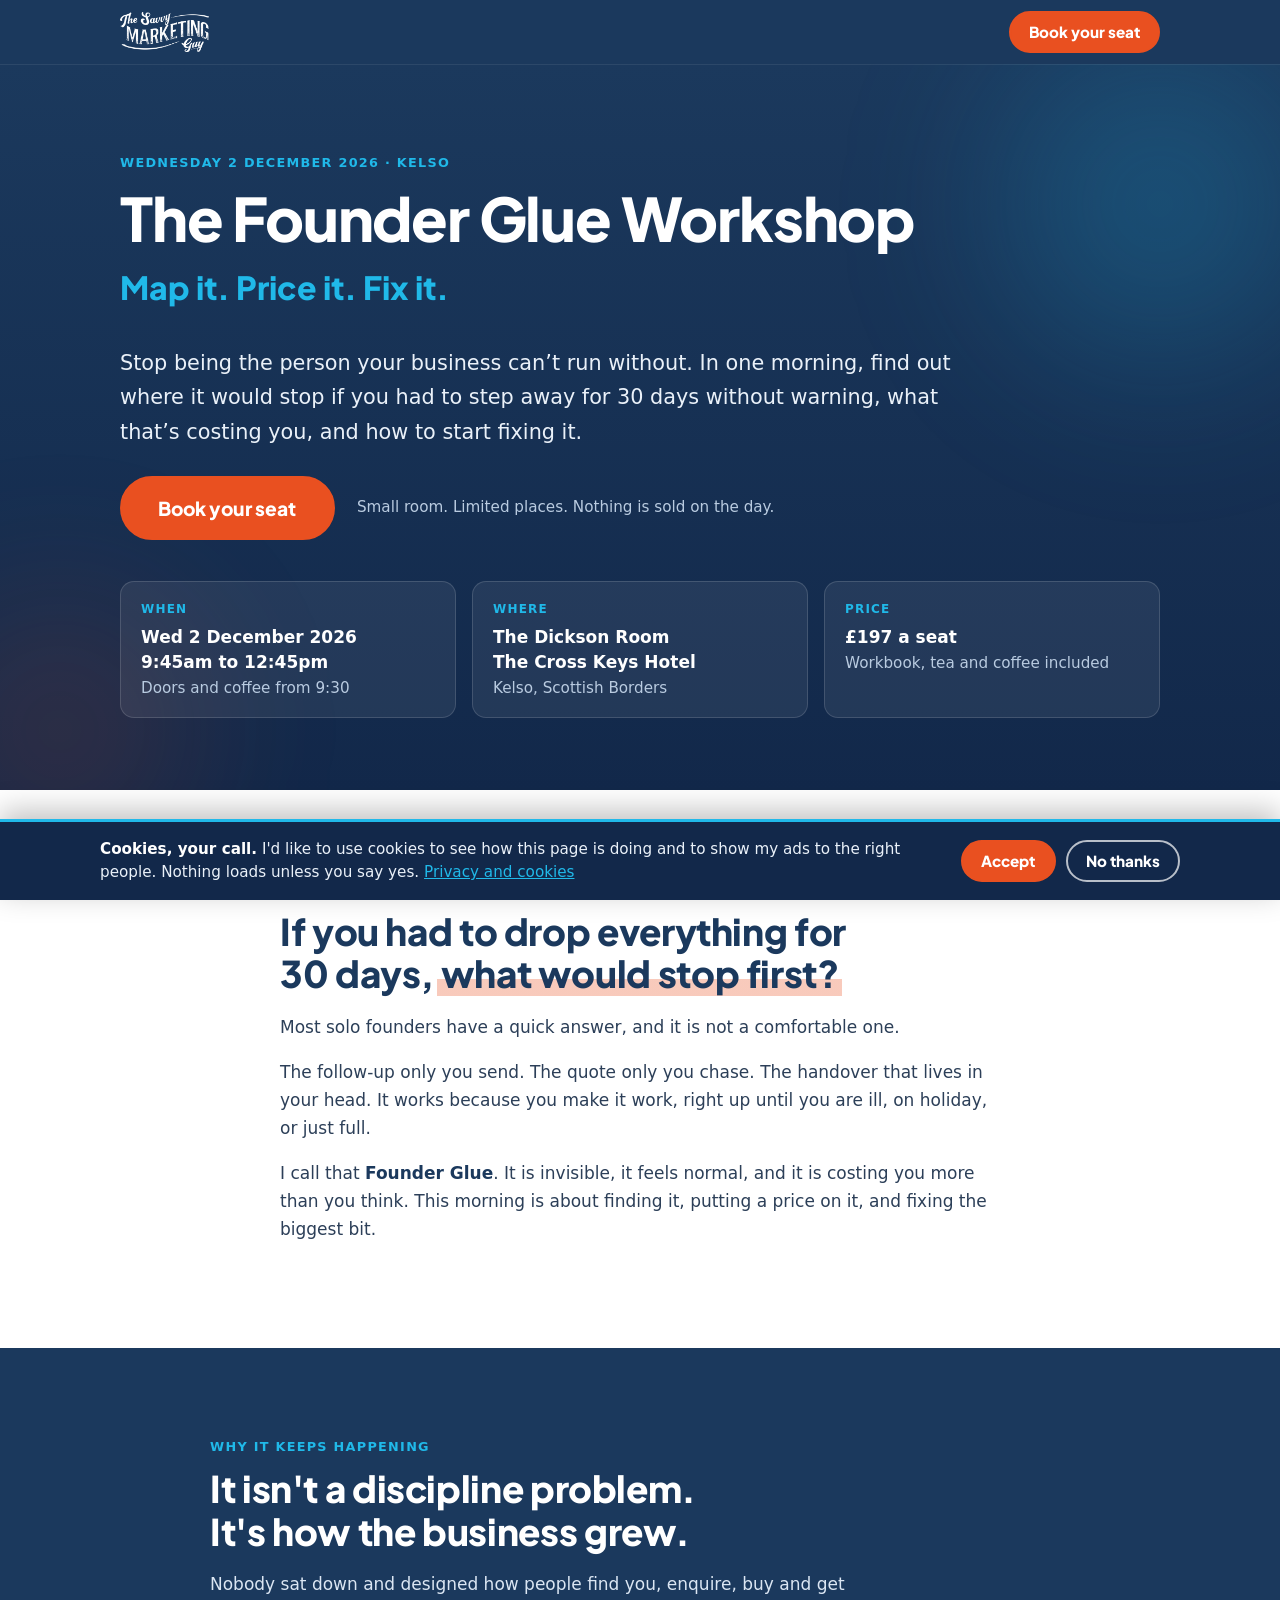
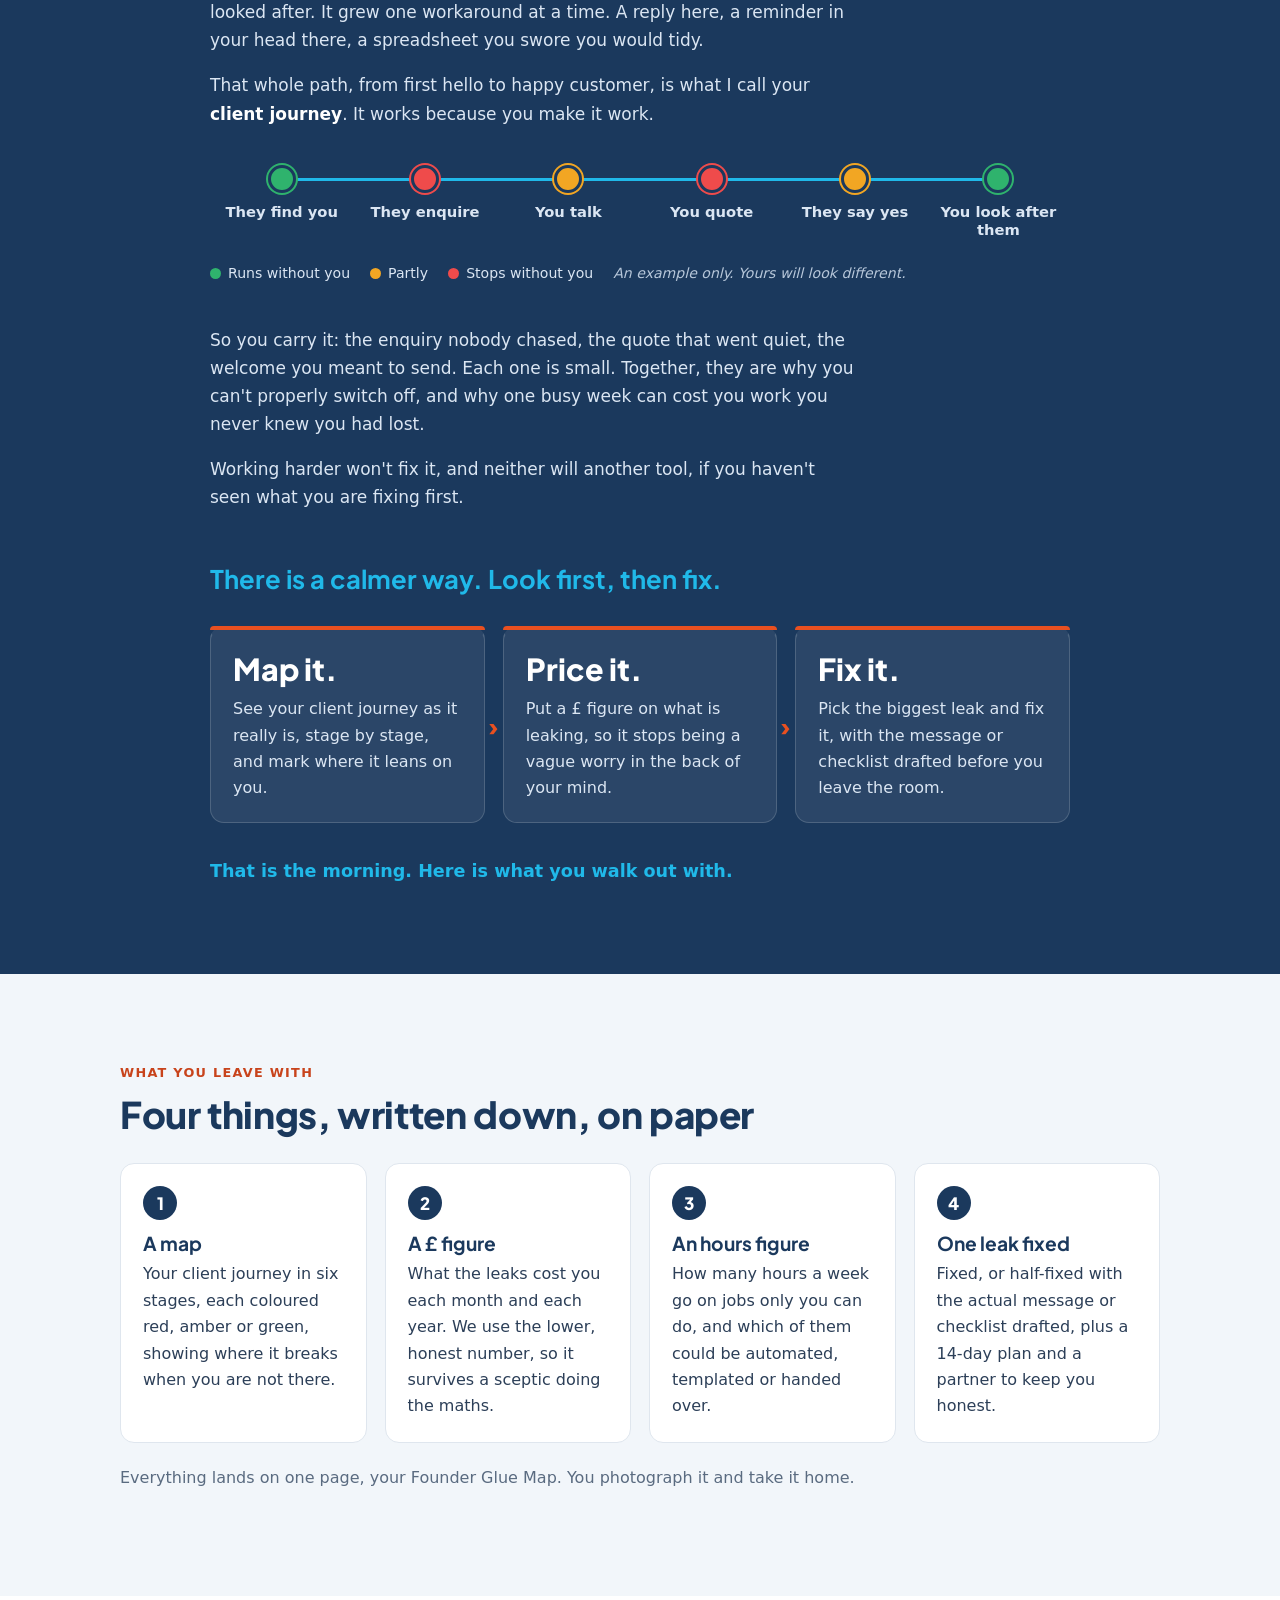
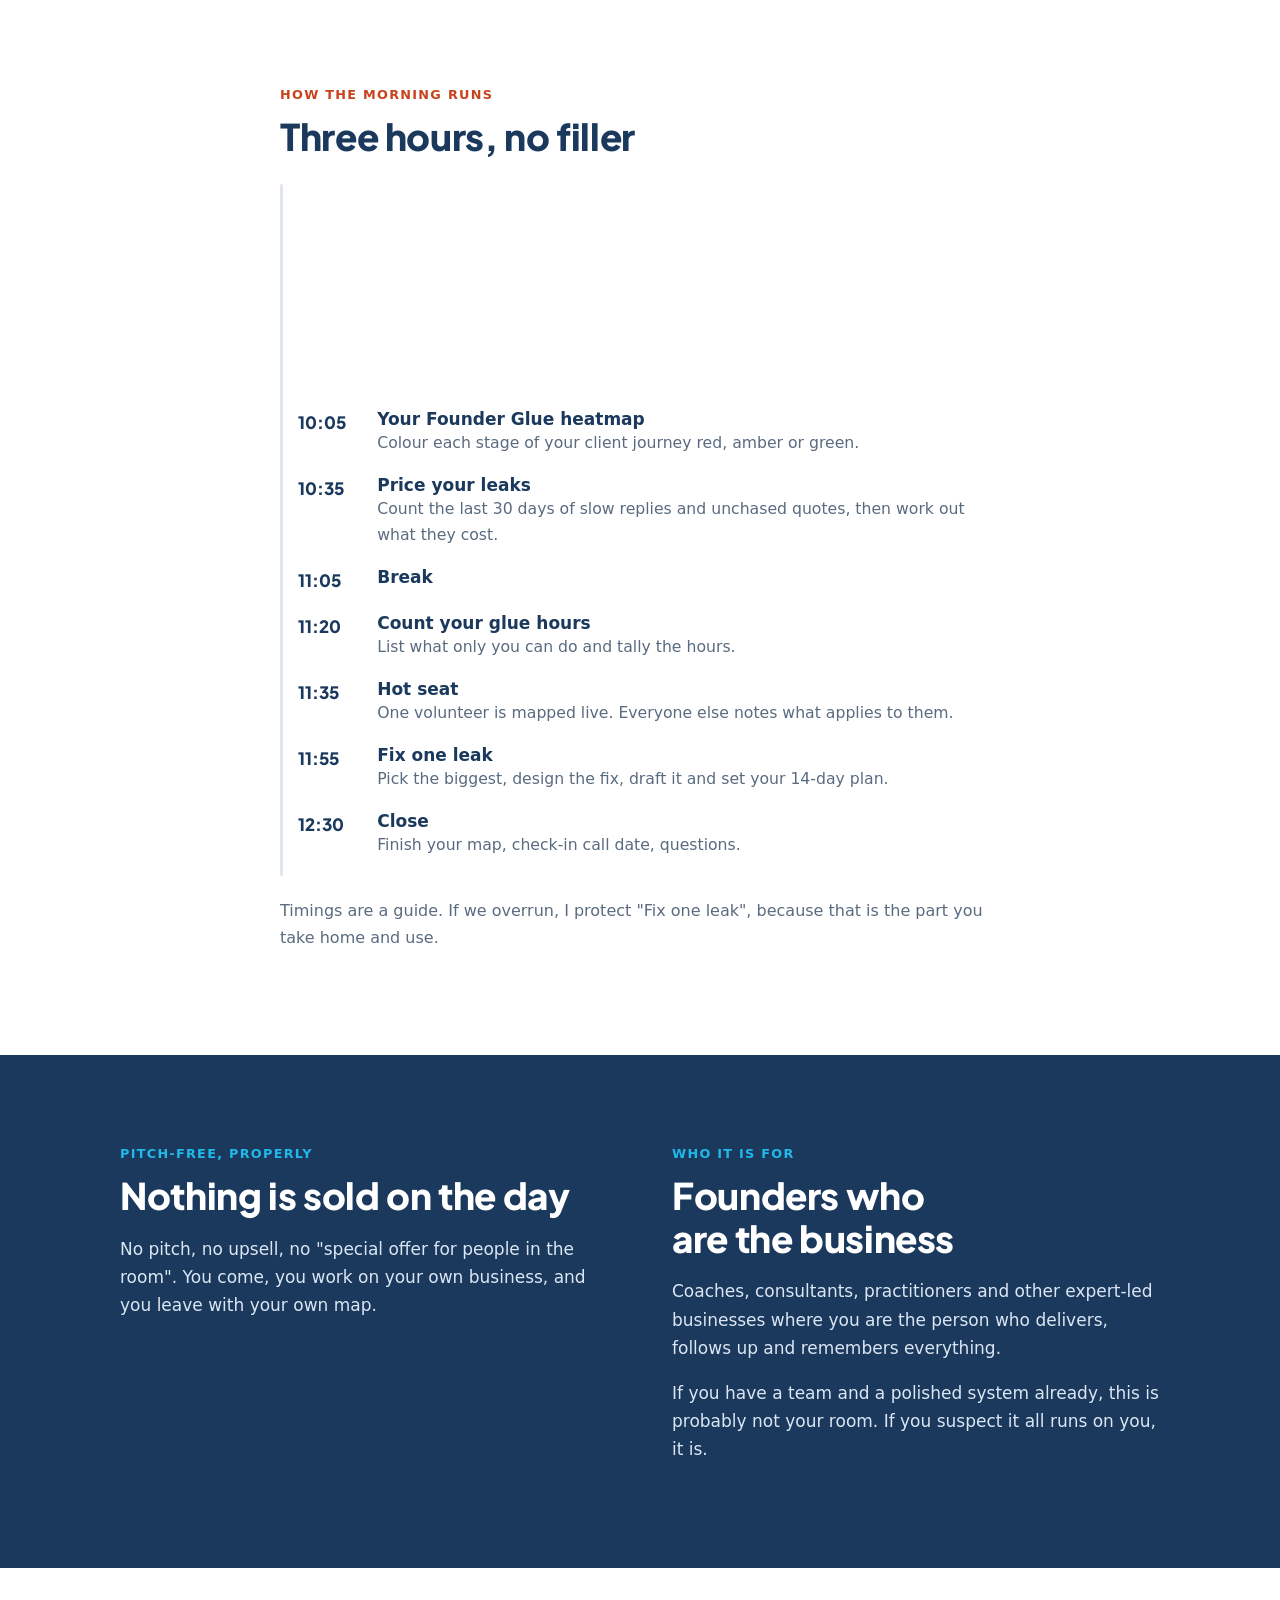
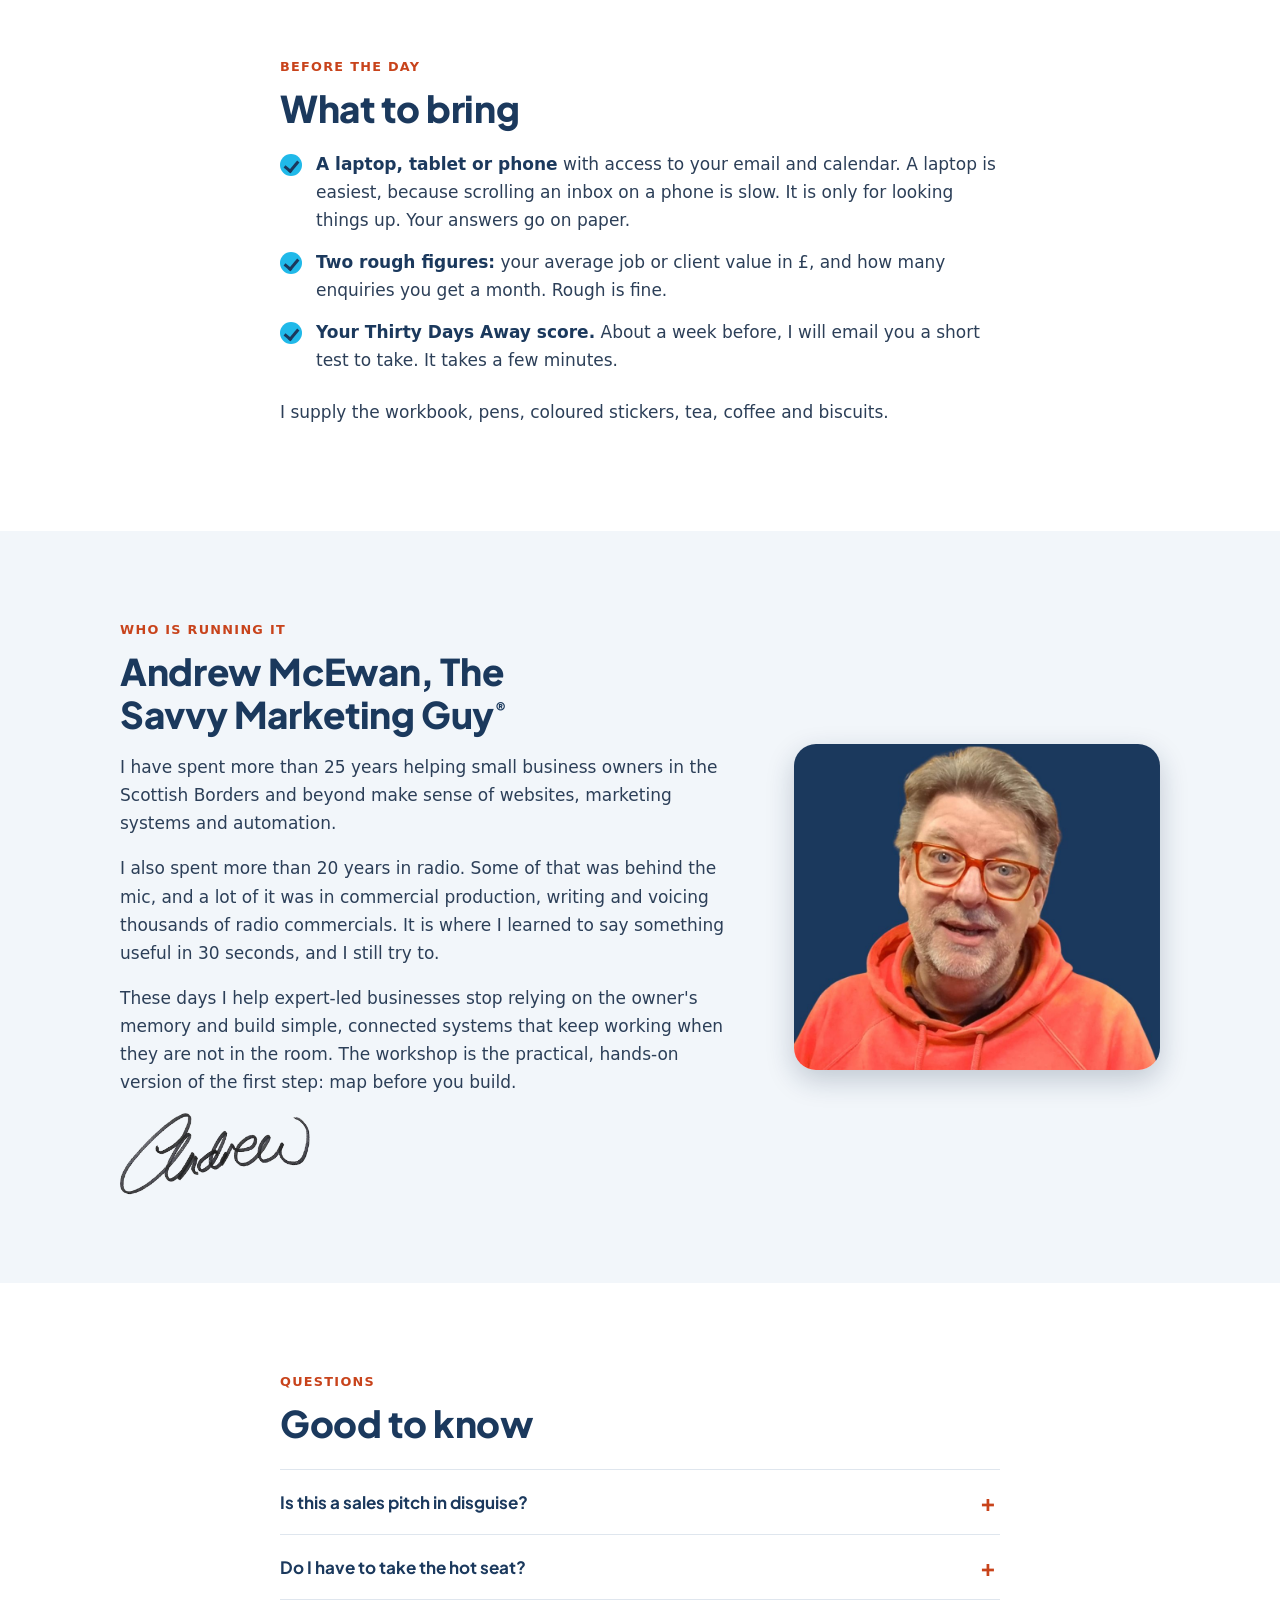
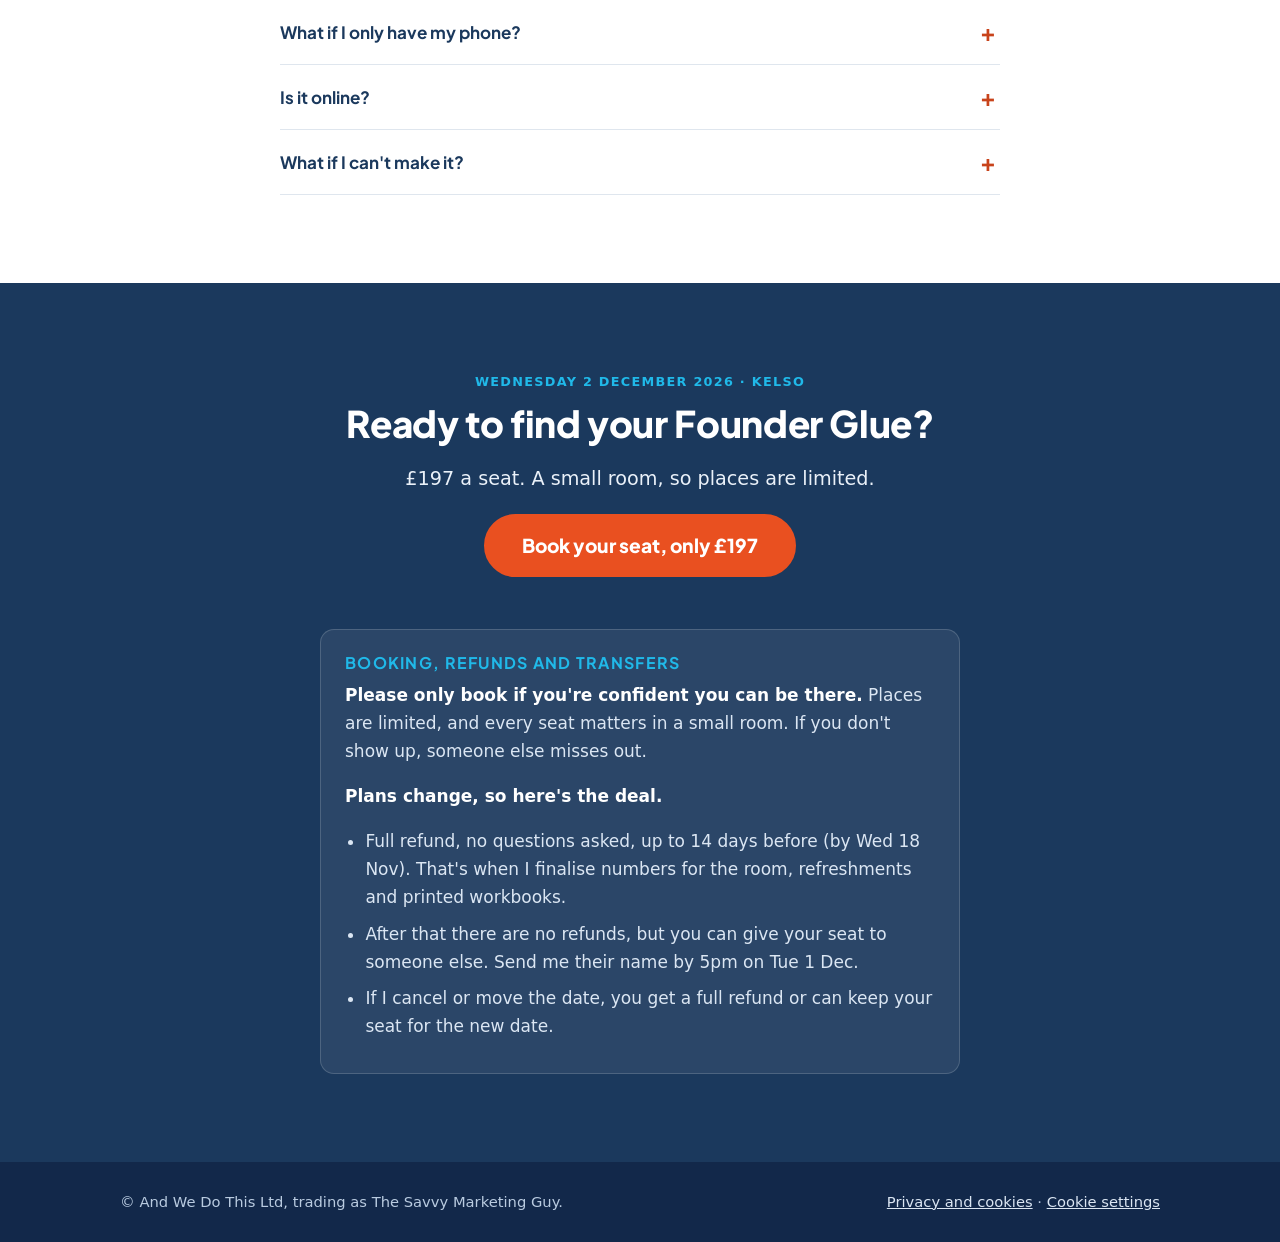
==== index.html @ 7ed902be "Add animated client journey strip and richer Map/Price/Fix entrance Co-Authored-By: Claude Sonnet 5." ====
<!doctype html>
<html lang="en-GB">
<head>
  <meta charset="utf-8">
  <meta name="viewport" content="width=device-width, initial-scale=1">
  <title>The Founder Glue Workshop | Map it. Price it. Fix it. | Kelso, 2 December 2026</title>
  <meta name="description" content="A pitch-free half-day workshop in Kelso for solo founders. Map your client journey, put a £ figure on what leaks, count your glue hours and fix one leak. Wednesday 2 December 2026.">

  <!-- REMOVE this line when you are ready for Google to list the page -->
  <meta name="robots" content="noindex, nofollow">

  <meta property="og:type" content="website">
  <meta property="og:title" content="The Founder Glue Workshop: Map it. Price it. Fix it.">
  <meta property="og:description" content="A pitch-free half-day for solo founders. Kelso, Wednesday 2 December 2026.">
  <meta name="theme-color" content="#1B395D">

  <link rel="icon" href="assets/favicon.png" type="image/png">
  <link rel="preload" href="assets/fonts/plus-jakarta-sans-latin-800-normal.woff2" as="font" type="font/woff2" crossorigin>
  <script>document.documentElement.classList.add("js");</script>
  <link rel="stylesheet" href="styles.css">

  <script type="application/ld+json">
  {
    "@context": "https://schema.org",
    "@type": "Event",
    "name": "The Founder Glue Workshop: Map it. Price it. Fix it.",
    "description": "A pitch-free half-day workshop for solo founders. Map your client journey, put a figure on what leaks, count your glue hours and fix one leak.",
    "startDate": "2026-12-02T09:45:00+00:00",
    "endDate": "2026-12-02T12:45:00+00:00",
    "eventStatus": "https://schema.org/EventScheduled",
    "eventAttendanceMode": "https://schema.org/OfflineEventAttendanceMode",
    "location": {
      "@type": "Place",
      "name": "The Dickson Room, The Cross Keys Hotel",
      "address": { "@type": "PostalAddress", "addressLocality": "Kelso", "addressCountry": "GB" }
    },
    "organizer": { "@type": "Person", "name": "Andrew McEwan" },
    "offers": { "@type": "Offer", "price": "197", "priceCurrency": "GBP", "availability": "https://schema.org/LimitedAvailability" }
  }
  </script>
</head>
<body>

<div class="progress" id="progress" aria-hidden="true"></div>

<header class="topbar" id="topbar">
  <div class="wrap topbar__in">
    <a class="brand" href="#top" aria-label="The Savvy Marketing Guy">
      <img src="assets/logo-white.png" alt="The Savvy Marketing Guy" width="160" height="72">
    </a>
    <a class="btn btn--small js-book" href="#book" data-where="header">Book your seat</a>
  </div>
</header>

<main id="top">

  <!-- HERO -->
  <section class="hero">
    <div class="hero__glow hero__glow--a" aria-hidden="true"></div>
    <div class="hero__glow hero__glow--b" aria-hidden="true"></div>
    <div class="wrap hero__in">
      <p class="eyebrow eyebrow--light">Wednesday 2 December 2026 &middot; Kelso</p>
      <h1>The Founder Glue Workshop</h1>
      <p class="hero__tag"><span>Map it.</span> <span>Price it.</span> <span>Fix it.</span></p>
      <p class="hero__lead">Stop being the person your business can’t run without. In one morning, find out where it would stop if you had to step away for 30 days without warning, what that’s costing you, and how to start fixing it.</p>
      <p class="hero__cta">
        <a class="btn btn--big js-book" href="#book" data-where="hero">Book your seat</a>
        <span class="hero__note">Small room. Limited places. Nothing is sold on the day.</span>
      </p>

      <dl class="facts">
        <div><dt>When</dt><dd>Wed 2 December 2026<br>9:45am to 12:45pm<br><span class="dim">Doors and coffee from 9:30</span></dd></div>
        <div><dt>Where</dt><dd>The Dickson Room<br>The Cross Keys Hotel<br><span class="dim">Kelso, Scottish Borders</span></dd></div>
        <div><dt>Price</dt><dd>£197 a seat<br><span class="dim">Workbook, tea and coffee included</span></dd></div>
      </dl>
    </div>
  </section>

  <!-- THE QUESTION -->
  <section class="section">
    <div class="wrap narrow">
      <p class="eyebrow">The question</p>
      <h2>If you had to drop everything for 30 days, <mark class="hl">what would stop first?</mark></h2>
      <p>Most solo founders have a quick answer, and it is not a comfortable one.</p>
      <p>The follow-up only you send. The quote only you chase. The handover that lives in your head. It works because you make it work, right up until you are ill, on holiday, or just full.</p>
      <p>I call that <strong>Founder Glue</strong>. It is invisible, it feels normal, and it is costing you more than you think. This morning is about finding it, putting a price on it, and fixing the biggest bit.</p>
    </div>
  </section>

  <!-- THE PROBLEM AND THE BETTER WAY -->
  <section class="section section--navy turn">
    <div class="wrap narrow">
      <p class="eyebrow eyebrow--light">Why it keeps happening</p>
      <h2>It isn't a discipline problem. It's how the business grew.</h2>
      <p>Nobody sat down and designed how people find you, enquire, buy and get looked after. It grew one workaround at a time. A reply here, a reminder in your head there, a spreadsheet you swore you would tidy.</p>
      <p>That whole path, from first hello to happy customer, is what I call your <strong>client journey</strong>. It works because you make it work.</p>

      <figure class="journey" aria-label="An example client journey in six stages, each coloured green, amber or red.">
        <ol class="journey__track">
          <li class="jstop" data-s="g" style="--i:0"><span class="jdot"></span><span class="jlabel">They find you</span></li>
          <li class="jstop" data-s="r" style="--i:1"><span class="jdot"></span><span class="jlabel">They enquire</span></li>
          <li class="jstop" data-s="a" style="--i:2"><span class="jdot"></span><span class="jlabel">You talk</span></li>
          <li class="jstop" data-s="r" style="--i:3"><span class="jdot"></span><span class="jlabel">You quote</span></li>
          <li class="jstop" data-s="a" style="--i:4"><span class="jdot"></span><span class="jlabel">They say yes</span></li>
          <li class="jstop" data-s="g" style="--i:5"><span class="jdot"></span><span class="jlabel">You look after them</span></li>
        </ol>
        <figcaption>
          <span class="key key--g">Runs without you</span>
          <span class="key key--a">Partly</span>
          <span class="key key--r">Stops without you</span>
          <em>An example only. Yours will look different.</em>
        </figcaption>
      </figure>
      <p>So you carry it: the enquiry nobody chased, the quote that went quiet, the welcome you meant to send. Each one is small. Together, they are why you can't properly switch off, and why one busy week can cost you work you never knew you had lost.</p>
      <p>Working harder won't fix it, and neither will another tool, if you haven't seen what you are fixing first.</p>

      <p class="turn__line"><strong>There is a calmer way. Look first, then fix.</strong></p>

      <ol class="steps">
        <li class="step">
          <h3>Map it.</h3>
          <p>See your client journey as it really is, stage by stage, and mark where it leans on you.</p>
        </li>
        <li class="step">
          <h3>Price it.</h3>
          <p>Put a £ figure on what is leaking, so it stops being a vague worry in the back of your mind.</p>
        </li>
        <li class="step">
          <h3>Fix it.</h3>
          <p>Pick the biggest leak and fix it, with the message or checklist drafted before you leave the room.</p>
        </li>
      </ol>

      <p class="turn__bridge">That is the morning. Here is what you walk out with.</p>
    </div>
  </section>

  <!-- WHAT YOU LEAVE WITH -->
  <section class="section section--tint">
    <div class="wrap">
      <p class="eyebrow">What you leave with</p>
      <h2>Four things, written down, on paper</h2>
      <ul class="cards">
        <li class="card">
          <span class="card__n">1</span>
          <h3>A map</h3>
          <p>Your client journey in six stages, each coloured red, amber or green, showing where it breaks when you are not there.</p>
        </li>
        <li class="card">
          <span class="card__n">2</span>
          <h3>A £ figure</h3>
          <p>What the leaks cost you each month and each year. We use the lower, honest number, so it survives a sceptic doing the maths.</p>
        </li>
        <li class="card">
          <span class="card__n">3</span>
          <h3>An hours figure</h3>
          <p>How many hours a week go on jobs only you can do, and which of them could be automated, templated or handed over.</p>
        </li>
        <li class="card">
          <span class="card__n">4</span>
          <h3>One leak fixed</h3>
          <p>Fixed, or half-fixed with the actual message or checklist drafted, plus a 14-day plan and a partner to keep you honest.</p>
        </li>
      </ul>
      <p class="aside">Everything lands on one page, your Founder Glue Map. You photograph it and take it home.</p>
    </div>
  </section>

  <!-- THE MORNING -->
  <section class="section">
    <div class="wrap narrow">
      <p class="eyebrow">How the morning runs</p>
      <h2>Three hours, no filler</h2>
      <ol class="timeline">
        <li><time>9:30</time><div><strong>Doors and coffee</strong><span>Name badge, workbook on your seat.</span></div></li>
        <li><time>9:45</time><div><strong>Welcome</strong><span>Today's promise, and why nothing is sold.</span></div></li>
        <li><time>9:55</time><div><strong>Thirty Days Away</strong><span>Share your score with a partner and finish the sentence: "The thing I dread being away for is..."</span></div></li>
        <li><time>10:05</time><div><strong>Your Founder Glue heatmap</strong><span>Colour each stage of your client journey red, amber or green.</span></div></li>
        <li><time>10:35</time><div><strong>Price your leaks</strong><span>Count the last 30 days of slow replies and unchased quotes, then work out what they cost.</span></div></li>
        <li><time>11:05</time><div><strong>Break</strong><span></span></div></li>
        <li><time>11:20</time><div><strong>Count your glue hours</strong><span>List what only you can do and tally the hours.</span></div></li>
        <li><time>11:35</time><div><strong>Hot seat</strong><span>One volunteer is mapped live. Everyone else notes what applies to them.</span></div></li>
        <li><time>11:55</time><div><strong>Fix one leak</strong><span>Pick the biggest, design the fix, draft it and set your 14-day plan.</span></div></li>
        <li><time>12:30</time><div><strong>Close</strong><span>Finish your map, check-in call date, questions.</span></div></li>
      </ol>
      <p class="aside">Timings are a guide. If we overrun, I protect "Fix one leak", because that is the part you take home and use.</p>
    </div>
  </section>

  <!-- PITCH FREE + WHO FOR -->
  <section class="section section--navy">
    <div class="wrap two">
      <div>
        <p class="eyebrow eyebrow--light">Pitch-free, properly</p>
        <h2>Nothing is sold on the day</h2>
        <p>No pitch, no upsell, no "special offer for people in the room". You come, you work on your own business, and you leave with your own map.</p>
      </div>
      <div>
        <p class="eyebrow eyebrow--light">Who it is for</p>
        <h2>Founders who are the business</h2>
        <p>Coaches, consultants, practitioners and other expert-led businesses where you are the person who delivers, follows up and remembers everything.</p>
        <p>If you have a team and a polished system already, this is probably not your room. If you suspect it all runs on you, it is.</p>
      </div>
    </div>
  </section>

  <!-- WHAT TO BRING -->
  <section class="section">
    <div class="wrap narrow">
      <p class="eyebrow">Before the day</p>
      <h2>What to bring</h2>
      <ul class="ticks">
        <li><strong>A laptop, tablet or phone</strong> with access to your email and calendar. A laptop is easiest, because scrolling an inbox on a phone is slow. It is only for looking things up. Your answers go on paper.</li>
        <li><strong>Two rough figures:</strong> your average job or client value in £, and how many enquiries you get a month. Rough is fine.</li>
        <li><strong>Your Thirty Days Away score.</strong> About a week before, I will email you a short test to take. It takes a few minutes.</li>
      </ul>
      <p>I supply the workbook, pens, coloured stickers, tea, coffee and biscuits.</p>
    </div>
  </section>

  <!-- ABOUT -->
  <section class="section section--tint">
    <div class="wrap about">
      <div class="about__text">
        <p class="eyebrow">Who is running it</p>
        <h2>Andrew McEwan, The Savvy Marketing Guy<sup class="reg">&reg;</sup></h2>
        <p>I have spent more than 25 years helping small business owners in the Scottish Borders and beyond make sense of websites, marketing systems and automation.</p>
        <p>I also spent more than 20 years in radio. Some of that was behind the mic, and a lot of it was in commercial production, writing and voicing thousands of radio commercials. It is where I learned to say something useful in 30 seconds, and I still try to.</p>
        <p>These days I help expert-led businesses stop relying on the owner's memory and build simple, connected systems that keep working when they are not in the room. The workshop is the practical, hands-on version of the first step: map before you build.</p>
        <div class="sigwrap">
          <img class="about__sig" src="assets/signature.png" alt="Andrew's signature" width="640" height="277" loading="lazy">
        </div>
      </div>
      <figure class="about__photo">
        <img src="assets/andrew-mcewan.jpg" alt="Andrew McEwan, The Savvy Marketing Guy" width="900" height="800" loading="lazy">
      </figure>
    </div>
  </section>

  <!-- FAQ -->
  <section class="section">
    <div class="wrap narrow">
      <p class="eyebrow">Questions</p>
      <h2>Good to know</h2>
      <div class="faq">
        <details>
          <summary>Is this a sales pitch in disguise?</summary>
          <p>No. Nothing is sold on the day. The only mention of anything further is one factual line on the back page of your workbook, which you can ignore.</p>
        </details>
        <details>
          <summary>Do I have to take the hot seat?</summary>
          <p>No. It is optional, you tick a box when you book if you are happy to be considered, and you can say no on the day. Nothing said is recorded or shared outside the session.</p>
        </details>
        <details>
          <summary>What if I only have my phone?</summary>
          <p>That works. You only use it to look things up, and every answer is written in your workbook. A laptop or tablet is just easier for scrolling an inbox.</p>
        </details>
        <details>
          <summary>Is it online?</summary>
          <p>No, it is in person in Kelso. A small room is part of what makes the pair work and the hot seat useful.</p>
        </details>
        <details>
          <summary>What if I can't make it?</summary>
          <p>Full refund, no questions asked, up to 14 days before (by Wednesday 18 November). After that there are no refunds, but you can give your seat to someone else. The full wording is just below.</p>
        </details>
      </div>
    </div>
  </section>

  <!-- BOOK -->
  <section class="section section--navy book" id="book">
    <div class="wrap narrow center">
      <p class="eyebrow eyebrow--light">Wednesday 2 December 2026 &middot; Kelso</p>
      <h2>Ready to find your Founder Glue?</h2>
      <p class="lead">£197 a seat. A small room, so places are limited.</p>
      <p><a class="btn btn--big js-book" href="#book" data-where="footer-cta">Book your seat, only £197</a></p>

      <div class="terms">
        <h3>Booking, refunds and transfers</h3>
        <p><strong>Please only book if you're confident you can be there.</strong> Places are limited, and every seat matters in a small room. If you don't show up, someone else misses out.</p>
        <p><strong>Plans change, so here's the deal.</strong></p>
        <ul>
          <li>Full refund, no questions asked, up to 14 days before (by Wed 18 Nov). That's when I finalise numbers for the room, refreshments and printed workbooks.</li>
          <li>After that there are no refunds, but you can give your seat to someone else. Send me their name by 5pm on Tue 1 Dec.</li>
          <li>If I cancel or move the date, you get a full refund or can keep your seat for the new date.</li>
        </ul>
      </div>
    </div>
  </section>

</main>

<footer class="footer">
  <div class="wrap footer__in">
    <p>&copy; And We Do This Ltd, trading as The Savvy Marketing Guy.</p>
    <p>
      <a class="js-privacy" href="#">Privacy and cookies</a>
      &middot;
      <button type="button" class="linklike" id="cookie-settings">Cookie settings</button>
    </p>
  </div>
</footer>

<!-- Cookie banner (nothing is tracked until Accept) -->
<div class="consent" id="consent" role="dialog" aria-labelledby="consent-title" hidden>
  <div class="consent__in">
    <p id="consent-title"><strong>Cookies, your call.</strong> I'd like to use cookies to see how this page is doing and to show my ads to the right people. Nothing loads unless you say yes. <a class="js-privacy" href="#">Privacy and cookies</a></p>
    <div class="consent__btns">
      <button type="button" class="btn btn--small" id="consent-accept">Accept</button>
      <button type="button" class="btn btn--small btn--ghost" id="consent-reject">No thanks</button>
    </div>
  </div>
</div>

<script src="config.js"></script>
<script src="script.js"></script>
<script src="motion.js"></script>
</body>
</html>
---- styles.css ----
/* The Founder Glue Workshop landing page. Brand: The Savvy Marketing Guy. */

@font-face {
  font-family: "Plus Jakarta Sans";
  font-weight: 700;
  font-style: normal;
  font-display: swap;
  src: url("assets/fonts/plus-jakarta-sans-latin-700-normal.woff2") format("woff2");
}
@font-face {
  font-family: "Plus Jakarta Sans";
  font-weight: 800;
  font-style: normal;
  font-display: swap;
  src: url("assets/fonts/plus-jakarta-sans-latin-800-normal.woff2") format("woff2");
}

:root {
  --navy: #1b395d;
  --navy-deep: #12284a;
  --orange: #e95020;
  --orange-dark: #c8431b;
  --sky: #20b9e9;
  --ink: #1b395d;
  --body: #2c3f58;
  --muted: #5a6b80;
  --line: #dfe6ee;
  --tint: #f2f6fa;
  --white: #fff;
  --head: "Plus Jakarta Sans", system-ui, -apple-system, "Segoe UI", Helvetica, Arial, sans-serif;
  --text: system-ui, -apple-system, "Segoe UI", Roboto, Helvetica, Arial, sans-serif;
  --radius: 14px;
}

* { box-sizing: border-box; }
html { scroll-behavior: smooth; scroll-padding-top: 72px; }
body {
  margin: 0;
  font-family: var(--text);
  font-size: 1.0625rem;
  line-height: 1.65;
  color: var(--body);
  background: var(--white);
  -webkit-font-smoothing: antialiased;
}
img { max-width: 100%; height: auto; }
a { color: var(--orange-dark); }
[hidden] { display: none !important; }

.wrap {
  width: 100%;
  max-width: 1080px;
  margin: 0 auto;
  padding-left: max(20px, env(safe-area-inset-left, 0px));
  padding-right: max(20px, env(safe-area-inset-right, 0px));
}
.narrow { max-width: 760px; }
.center { text-align: center; }

h1, h2, h3 { font-family: var(--head); color: var(--ink); line-height: 1.15; margin: 0 0 0.5em; text-wrap: balance; }
h1 { font-size: clamp(2.2rem, 6vw, 3.75rem); font-weight: 800; letter-spacing: -0.02em; }
h2 { font-size: clamp(1.65rem, 4vw, 2.3rem); font-weight: 800; letter-spacing: -0.01em; }
h3 { font-size: 1.2rem; font-weight: 700; }
p { margin: 0 0 1em; }
strong { color: var(--ink); }

.eyebrow {
  font-size: 0.8rem;
  font-weight: 700;
  text-transform: uppercase;
  letter-spacing: 0.1em;
  color: var(--orange-dark);
  margin: 0 0 0.8em;
}
.eyebrow--light { color: var(--sky); }

/* Buttons */
.btn {
  display: inline-block;
  font-family: var(--head);
  font-weight: 800;
  font-size: 1rem;
  line-height: 1.2;
  text-align: center;
  text-decoration: none;
  color: var(--white);
  background: var(--orange);
  border: 2px solid var(--orange);
  border-radius: 999px;
  padding: 0.8em 1.5em;
  cursor: pointer;
  transition: background 0.15s, border-color 0.15s, transform 0.15s;
}
.btn:hover { background: var(--orange-dark); border-color: var(--orange-dark); }
.btn:focus-visible, .linklike:focus-visible, summary:focus-visible, a:focus-visible {
  outline: 3px solid var(--sky);
  outline-offset: 3px;
}
.btn--big { font-size: 1.2rem; padding: 0.95em 1.9em; }
.btn--small { font-size: 0.95rem; padding: 0.65em 1.2em; }
.btn--ghost { background: transparent; color: var(--white); border-color: rgba(255,255,255,0.7); }
.btn--ghost:hover { background: rgba(255,255,255,0.12); border-color: var(--white); }

/* Top bar */
.topbar { position: sticky; top: 0; z-index: 20; background: var(--navy); box-shadow: 0 1px 0 rgba(255,255,255,0.08); }
.topbar__in { display: flex; align-items: center; justify-content: space-between; gap: 16px; min-height: 64px; padding-top: env(safe-area-inset-top, 0px); }
.brand img { display: block; height: 40px; width: auto; }

/* Hero */
.hero { background: linear-gradient(180deg, var(--navy) 0%, var(--navy-deep) 100%); color: #dbe6f3; padding: clamp(40px, 8vw, 88px) 0 clamp(40px, 7vw, 72px); }
.hero h1 { color: var(--white); margin-bottom: 0.15em; }
.hero__tag { font-family: var(--head); font-weight: 800; font-size: clamp(1.4rem, 3.5vw, 2rem); color: var(--sky); margin: 0 0 1em; }
.hero__lead { font-size: clamp(1.1rem, 2.2vw, 1.3rem); max-width: 40em; color: #eaf1f9; }
.hero__cta { display: flex; flex-wrap: wrap; align-items: center; gap: 14px 22px; margin: 1.6em 0 2.4em; }
.hero__note { color: #b9cbe0; font-size: 0.95rem; }

.facts { display: grid; grid-template-columns: repeat(3, 1fr); gap: 16px; margin: 0; }
.facts > div { background: rgba(255,255,255,0.07); border: 1px solid rgba(255,255,255,0.14); border-radius: var(--radius); padding: 18px 20px; min-width: 0; }
.facts dt { font-size: 0.75rem; font-weight: 700; text-transform: uppercase; letter-spacing: 0.1em; color: var(--sky); margin-bottom: 6px; }
.facts dd { margin: 0; color: var(--white); font-weight: 600; line-height: 1.45; }
.facts .dim { color: #b9cbe0; font-weight: 400; font-size: 0.95rem; }

/* Sections */
.section { padding: clamp(48px, 8vw, 88px) 0; }
.section--tint { background: var(--tint); }
.section--navy { background: var(--navy); color: #dbe6f3; }
.section--navy h2, .section--navy h3, .section--navy strong { color: var(--white); }
.lead { font-size: 1.2rem; }

/* Problem and better way */
.turn h2 { max-width: 20em; }
.turn p { max-width: 38em; }
.turn__line { font-family: var(--head); font-size: clamp(1.25rem, 3vw, 1.6rem); line-height: 1.3; margin: 2em 0 1.2em; }
.turn__line strong { color: var(--sky); }
.steps { list-style: none; margin: 0 0 2em; padding: 0; display: grid; grid-template-columns: repeat(3, 1fr); gap: 18px; counter-reset: none; max-width: none; }
.step { position: relative; background: rgba(255, 255, 255, 0.07); border: 1px solid rgba(255, 255, 255, 0.16); border-top: 4px solid transparent; border-radius: var(--radius); padding: 22px 22px 20px; min-width: 0; }
.step h3 { font-size: clamp(1.5rem, 3vw, 1.9rem); font-weight: 800; color: var(--white); margin-bottom: 0.3em; }
.step p { margin: 0; font-size: 1rem; color: #dbe6f3; }
.turn__bridge { margin: 0; font-size: 1.1rem; color: var(--sky); font-weight: 600; max-width: none; }
.turn .wrap.narrow { max-width: 900px; }

/* Cards */
.cards { list-style: none; margin: 1.6em 0 1.2em; padding: 0; display: grid; grid-template-columns: repeat(auto-fit, minmax(230px, 1fr)); gap: 18px; }
.card { background: var(--white); border: 1px solid var(--line); border-radius: var(--radius); padding: 22px; min-width: 0; }
.card h3 { margin-bottom: 0.4em; }
.card p { margin: 0; font-size: 1rem; }
.card__n {
  display: inline-grid; place-items: center;
  width: 34px; height: 34px; border-radius: 50%;
  background: var(--navy); color: var(--white);
  font-family: var(--head); font-weight: 800; margin-bottom: 12px;
}
.aside { color: var(--muted); font-size: 1rem; margin-top: 1.4em; }

/* Timeline */
.timeline { list-style: none; margin: 1.6em 0 0; padding: 0; border-left: 3px solid var(--line); }
.timeline li { display: grid; grid-template-columns: 4.2rem 1fr; gap: 12px; padding: 0 0 18px 18px; position: relative; }
.timeline li::before { content: ""; position: absolute; left: -9px; top: 6px; width: 15px; height: 15px; border-radius: 50%; background: var(--orange); border: 3px solid var(--white); }
.timeline time { font-family: var(--head); font-weight: 800; color: var(--ink); }
.timeline strong { display: block; line-height: 1.3; }
.timeline span { display: block; color: var(--muted); font-size: 0.98rem; }

/* About */
.about { display: grid; grid-template-columns: 1.25fr 0.75fr; gap: clamp(28px, 6vw, 64px); align-items: center; }
.about__text { min-width: 0; }
.about__sig { display: block; width: 190px; max-width: 60%; height: auto; margin-top: 0.6em; }
.about__photo { margin: 0; min-width: 0; }
.about__photo img { display: block; width: 100%; height: auto; border-radius: 22px; box-shadow: 0 10px 28px rgba(18, 40, 74, 0.22); }
.reg { font-size: 0.45em; font-weight: 700; vertical-align: super; line-height: 0; margin-left: 0.06em; }

/* Two column */
.two { display: grid; grid-template-columns: 1fr 1fr; gap: clamp(28px, 6vw, 64px); }
.two > div { min-width: 0; }

/* Ticks */
.ticks { list-style: none; padding: 0; margin: 1.2em 0 1.4em; display: grid; gap: 14px; }
.ticks li { position: relative; padding-left: 36px; }
.ticks li::before { content: ""; position: absolute; left: 0; top: 4px; width: 22px; height: 22px; border-radius: 50%; background: var(--sky); }
.ticks li::after { content: ""; position: absolute; left: 7px; top: 8px; width: 6px; height: 11px; border: solid var(--navy); border-width: 0 3px 3px 0; transform: rotate(40deg); }

/* FAQ */
.faq { margin-top: 1.4em; border-top: 1px solid var(--line); }
.faq details { border-bottom: 1px solid var(--line); padding: 4px 0; }
.faq summary { font-family: var(--head); font-weight: 700; color: var(--ink); cursor: pointer; padding: 14px 32px 14px 0; position: relative; list-style: none; }
.faq summary::-webkit-details-marker { display: none; }
.faq summary::after { content: "+"; position: absolute; right: 4px; top: 50%; transform: translateY(-50%); font-size: 1.5rem; color: var(--orange-dark); }
.faq details[open] summary::after { content: "\2212"; }
.faq details p { margin: 0 0 16px; }

/* Booking block */
.book .lead { color: #eaf1f9; }
.terms { text-align: left; margin: 2.6em auto 0; padding: 24px; max-width: 640px; background: rgba(255,255,255,0.07); border: 1px solid rgba(255,255,255,0.16); border-radius: var(--radius); }
.terms h3 { color: var(--sky); font-size: 1rem; text-transform: uppercase; letter-spacing: 0.08em; }
.terms ul { margin: 0; padding-left: 1.2em; }
.terms li { margin-bottom: 0.5em; }
.terms p:last-child, .terms ul:last-child { margin-bottom: 0; }

/* Footer */
.footer { background: var(--navy-deep); color: #b9cbe0; font-size: 0.92rem; padding: 28px 0 calc(28px + env(safe-area-inset-bottom, 0px)); }
.footer__in { display: flex; flex-wrap: wrap; justify-content: space-between; gap: 8px 24px; }
.footer p { margin: 0; }
.footer a, .linklike { color: #dbe6f3; }
.linklike { background: none; border: 0; padding: 0; font: inherit; text-decoration: underline; cursor: pointer; }

/* Consent banner */
.consent {
  position: fixed; left: 0; right: 0; bottom: 0; z-index: 50;
  background: var(--navy-deep); color: #eaf1f9;
  border-top: 3px solid var(--sky);
  padding: 16px max(20px, env(safe-area-inset-right, 0px)) calc(16px + env(safe-area-inset-bottom, 0px)) max(20px, env(safe-area-inset-left, 0px));
  box-shadow: 0 -8px 30px rgba(0,0,0,0.25);
}
.consent__in { max-width: 1080px; margin: 0 auto; display: flex; flex-wrap: wrap; align-items: center; gap: 14px 24px; }
.consent p { margin: 0; flex: 1 1 380px; font-size: 0.95rem; line-height: 1.5; }
.consent a { color: var(--sky); }
.consent strong { color: var(--white); }
.consent__btns { display: flex; gap: 10px; }

/* Small screens */
@media (max-width: 760px) {
  .facts { grid-template-columns: 1fr; }
  .two { grid-template-columns: 1fr; }
  .about { grid-template-columns: 1fr; }
  .steps { grid-template-columns: 1fr; }
  .about__photo { max-width: 360px; }
  .brand img { height: 34px; }
  .timeline li { grid-template-columns: 3.6rem 1fr; padding-left: 16px; }
  .hero__cta .btn { width: 100%; }
  .consent__btns .btn { flex: 1; }
}

/* ===================== Motion ===================== */

/* Scroll progress bar and header shadow */
.progress { position: fixed; top: 0; left: 0; right: 0; height: 4px; z-index: 40; background: linear-gradient(90deg, var(--orange), var(--sky)); transform-origin: 0 50%; transform: scaleX(0); will-change: transform; }
.topbar { transition: box-shadow 0.25s ease; }
.topbar.scrolled { box-shadow: 0 6px 24px rgba(8, 20, 40, 0.35); }

/* Hero: drifting glow and staged entrance */
.hero { position: relative; overflow: hidden; }
.hero__in { position: relative; z-index: 1; }
.hero__glow { position: absolute; border-radius: 50%; filter: blur(70px); opacity: 0.5; pointer-events: none; will-change: transform; }
.hero__glow--a { width: 520px; height: 520px; right: -140px; top: -120px; background: radial-gradient(circle, rgba(32, 185, 233, 0.55), transparent 65%); animation: drift-a 16s ease-in-out infinite alternate; }
.hero__glow--b { width: 440px; height: 440px; left: -160px; bottom: -160px; background: radial-gradient(circle, rgba(233, 80, 32, 0.38), transparent 65%); animation: drift-b 19s ease-in-out infinite alternate; }
@keyframes drift-a { to { transform: translate(-70px, 60px) scale(1.12); } }
@keyframes drift-b { to { transform: translate(80px, -50px) scale(1.1); } }

@keyframes rise { from { opacity: 0; transform: translateY(26px); } to { opacity: 1; transform: none; } }
@keyframes pop { 0% { opacity: 0; transform: translateY(14px) scale(0.92); } 100% { opacity: 1; transform: none; } }
.hero .eyebrow, .hero h1, .hero__lead, .hero__cta { animation: rise 0.8s cubic-bezier(0.2, 0.7, 0.2, 1) both; }
.hero .eyebrow { animation-delay: 0.05s; }
.hero h1 { animation-delay: 0.18s; }
.hero__tag span { display: inline-block; animation: pop 0.6s cubic-bezier(0.2, 0.8, 0.2, 1) both; }
.hero__tag span:nth-child(1) { animation-delay: 0.45s; }
.hero__tag span:nth-child(2) { animation-delay: 0.6s; }
.hero__tag span:nth-child(3) { animation-delay: 0.75s; }
.hero__lead { animation-delay: 0.95s; }
.hero__cta { animation-delay: 1.1s; }
.facts > div { animation: rise 0.8s cubic-bezier(0.2, 0.7, 0.2, 1) both; transition: translate 0.2s ease, background 0.2s ease, border-color 0.2s ease; }
.facts > div:nth-child(1) { animation-delay: 1.25s; }
.facts > div:nth-child(2) { animation-delay: 1.4s; }
.facts > div:nth-child(3) { animation-delay: 1.55s; }
.facts > div:hover { translate: 0 -4px; background: rgba(255, 255, 255, 0.11); border-color: rgba(32, 185, 233, 0.6); }

/* Buttons: ring pulse on the hero button, sheen on hover */
.btn { position: relative; overflow: hidden; }
.btn::after { content: ""; position: absolute; inset: 0; background: linear-gradient(105deg, transparent 35%, rgba(255, 255, 255, 0.35) 50%, transparent 65%); transform: translateX(-120%); }
.btn:hover::after { transform: translateX(120%); transition: transform 0.7s ease; }
.btn:hover { translate: 0 -2px; }
.hero__cta .btn--big { animation: ring 3.2s ease-out 2.4s infinite; }
@keyframes ring { 0% { box-shadow: 0 0 0 0 rgba(233, 80, 32, 0.55); } 70%, 100% { box-shadow: 0 0 0 18px rgba(233, 80, 32, 0); } }

/* Scroll reveals (only when JS is running, so the page is always readable) */
.js .reveal { opacity: 0; transform: translateY(28px); transition: opacity 0.75s ease var(--d, 0s), transform 0.75s cubic-bezier(0.2, 0.7, 0.2, 1) var(--d, 0s), translate 0.2s ease, box-shadow 0.2s ease; }
.js .reveal.in { opacity: 1; transform: none; }
.js .reveal--photo { transform: translateY(20px) scale(0.94); }
.js .sigwrap img { clip-path: inset(0 100% 0 0); transition: clip-path 1.7s cubic-bezier(0.5, 0, 0.2, 1) 0.2s; }
.js .sigwrap.in img { clip-path: inset(0 0 0 0); }
.js .reveal--flat { transform: none; }

/* Highlighter under "what would stop?" */
.hl { color: inherit; background: linear-gradient(transparent 62%, rgba(233, 80, 32, 0.3) 62%) no-repeat 0 0 / 0% 100%; padding: 0 0.1em; margin: 0 -0.1em; }
.js .reveal.in .hl { background-size: 100% 100%; transition: background-size 0.9s ease 0.5s; }
.no-js-fallback .hl, :root:not(.js) .hl { background-size: 100% 100%; }

/* Cards */
.card { transition: translate 0.2s ease, box-shadow 0.2s ease; }
.card:hover { translate: 0 -5px; box-shadow: 0 14px 30px rgba(18, 40, 74, 0.14); }
.js .card .card__n { transform: scale(0); }
.js .card.in .card__n { transform: none; transition: transform 0.55s cubic-bezier(0.34, 1.56, 0.64, 1) calc(var(--d, 0s) + 0.3s); }

/* Timeline: the line draws as you scroll, dots pop when it reaches them */
.timeline { position: relative; border-left: 0; }
.timeline::before, .timeline::after { content: ""; position: absolute; left: 0; top: 0; bottom: 0; width: 3px; border-radius: 3px; }
.timeline::before { background: var(--line); }
.timeline::after { background: linear-gradient(180deg, var(--orange), var(--sky)); transform-origin: 0 0; transform: scaleY(var(--p, 1)); }
.js .timeline { --p: 0; }
.js .timeline li::before { transform: scale(0); background: var(--orange); transition: transform 0.45s cubic-bezier(0.34, 1.56, 0.64, 1); }
.js .timeline li.on::before { transform: scale(1); }
.js .timeline li > * { opacity: 0; transform: translateX(-14px); transition: opacity 0.5s ease 0.1s, transform 0.5s ease 0.1s; }
.js .timeline li.on > * { opacity: 1; transform: none; }
.timeline li::before { z-index: 1; }

/* Ticks: little pop as each one arrives */
.js .ticks li::before { transform: scale(0); transition: transform 0.5s cubic-bezier(0.34, 1.56, 0.64, 1) calc(var(--d, 0s) + 0.25s); }
.js .ticks li.in::before { transform: scale(1); }

@media (prefers-reduced-motion: reduce) {
  html { scroll-behavior: auto; }
  *, *::before, *::after { animation: none !important; transition: none !important; }
  .js .reveal { opacity: 1 !important; transform: none !important; }
  .js .sigwrap img { clip-path: none !important; }
  .js .card .card__n, .js .ticks li::before, .js .timeline li::before { transform: none !important; }
  .js .timeline li > * { opacity: 1 !important; transform: none !important; }
  .hl { background-size: 100% 100% !important; }
  .progress { display: none; }
}
.timeline li::before { left: -6px; }

/* Steps: the orange bar draws across, then a small arrow points to the next one */
.step::before { content: ""; position: absolute; top: -4px; left: -1px; right: -1px; height: 4px; background: var(--orange); border-radius: var(--radius) var(--radius) 0 0; transform-origin: left; }
.step:not(:last-child)::after { content: "\203A"; position: absolute; right: -15px; top: 50%; translate: 0 -50%; color: var(--orange); font: 800 1.6rem/1 var(--head); }
.js .step.reveal { transition: opacity 0.75s ease var(--d, 0s), transform 0.8s cubic-bezier(0.2, 0.8, 0.2, 1) var(--d, 0s), translate 0.2s ease, box-shadow 0.2s ease; }
.js .step.reveal:not(.in) { transform: translateY(44px) scale(0.93); }
.js .step.reveal::before { transition: transform 0.8s cubic-bezier(0.6, 0, 0.2, 1) calc(var(--d, 0s) + 0.45s); }
.js .step.reveal:not(.in)::before { transform: scaleX(0); transition: none; }
.js .step.reveal::after { transition: opacity 0.5s ease calc(var(--d, 0s) + 1s), translate 0.5s ease calc(var(--d, 0s) + 1s); }
.js .step.reveal:not(.in)::after { opacity: 0; translate: -10px -50%; transition: none; }
@media (max-width: 760px) { .step:not(:last-child)::after { display: none; } }

/* Client journey strip */
.journey { margin: 2.2em 0 2.4em; max-width: none; }
.journey__track { list-style: none; margin: 0; padding: 0; display: grid; grid-template-columns: repeat(6, 1fr); position: relative; }
.journey__track::before, .journey__track::after { content: ""; position: absolute; left: calc(100% / 12); right: calc(100% / 12); top: 13px; height: 3px; border-radius: 3px; transform-origin: left; }
.journey__track::before { background: rgba(255, 255, 255, 0.2); }
.journey__track::after { background: var(--sky); transition: transform 2.2s cubic-bezier(0.5, 0, 0.3, 1) 0.3s; }
.jstop { position: relative; z-index: 1; text-align: center; padding: 0 4px; min-width: 0; }
.jstop[data-s="g"] { --c: #2fb36d; }
.jstop[data-s="a"] { --c: #f2a623; }
.jstop[data-s="r"] { --c: #ef4b4b; }
.jdot { display: block; width: 28px; height: 28px; margin: 0 auto 10px; border-radius: 50%; background: var(--c); border: 3px solid var(--navy); box-shadow: 0 0 0 2px var(--c);
  transition: transform 0.45s cubic-bezier(0.3, 1.7, 0.5, 1) calc(0.3s + var(--i) * 0.42s), background-color 0.6s ease calc(3s + var(--i) * 0.15s), box-shadow 0.6s ease calc(3s + var(--i) * 0.15s); }
.jlabel { display: block; font-size: 0.92rem; font-weight: 600; line-height: 1.25; color: #dbe6f3; transition: opacity 0.5s ease calc(0.4s + var(--i) * 0.42s); }
.journey figcaption { display: flex; flex-wrap: wrap; gap: 6px 20px; align-items: center; margin-top: 22px; font-size: 0.88rem; color: #dbe6f3; }
.journey figcaption em { color: #b7c7da; font-style: italic; }
.key::before { content: ""; display: inline-block; width: 11px; height: 11px; border-radius: 50%; margin-right: 7px; background: var(--k); vertical-align: -1px; }
.key--g { --k: #2fb36d; } .key--a { --k: #f2a623; } .key--r { --k: #ef4b4b; }

/* Start state, only while motion is running */
.js .journey.reveal:not(.in) .journey__track::after { transform: scaleX(0); transition: none; }
.js .journey.reveal:not(.in) .jdot { transform: scale(0); background: rgba(255, 255, 255, 0.35); box-shadow: 0 0 0 2px rgba(255, 255, 255, 0.35); transition: none; }
.js .journey.reveal:not(.in) .jlabel { opacity: 0; transition: none; }
.js .journey.reveal.in .jstop[data-s="r"] .jdot { animation: jpulse 1.1s ease-out calc(3.7s + var(--i) * 0.15s) 2; }
@keyframes jpulse { 0% { box-shadow: 0 0 0 2px var(--c), 0 0 0 2px rgba(239, 75, 75, 0.7); } 100% { box-shadow: 0 0 0 2px var(--c), 0 0 0 16px rgba(239, 75, 75, 0); } }

@media (max-width: 640px) {
  .journey__track { grid-template-columns: 1fr; gap: 18px; }
  .journey__track::before, .journey__track::after { left: 13px; right: auto; top: 14px; bottom: 14px; width: 3px; height: auto; transform-origin: top; }
  .js .journey.reveal:not(.in) .journey__track::after { transform: scaleY(0); }
  .jstop { display: flex; align-items: center; gap: 14px; text-align: left; padding: 0; }
  .jdot { margin: 0; flex: none; }
  .jlabel { font-size: 1rem; }
}
@media (prefers-reduced-motion: reduce) {
  .journey__track::after, .jdot, .jlabel { transition: none !important; animation: none !important; }
}
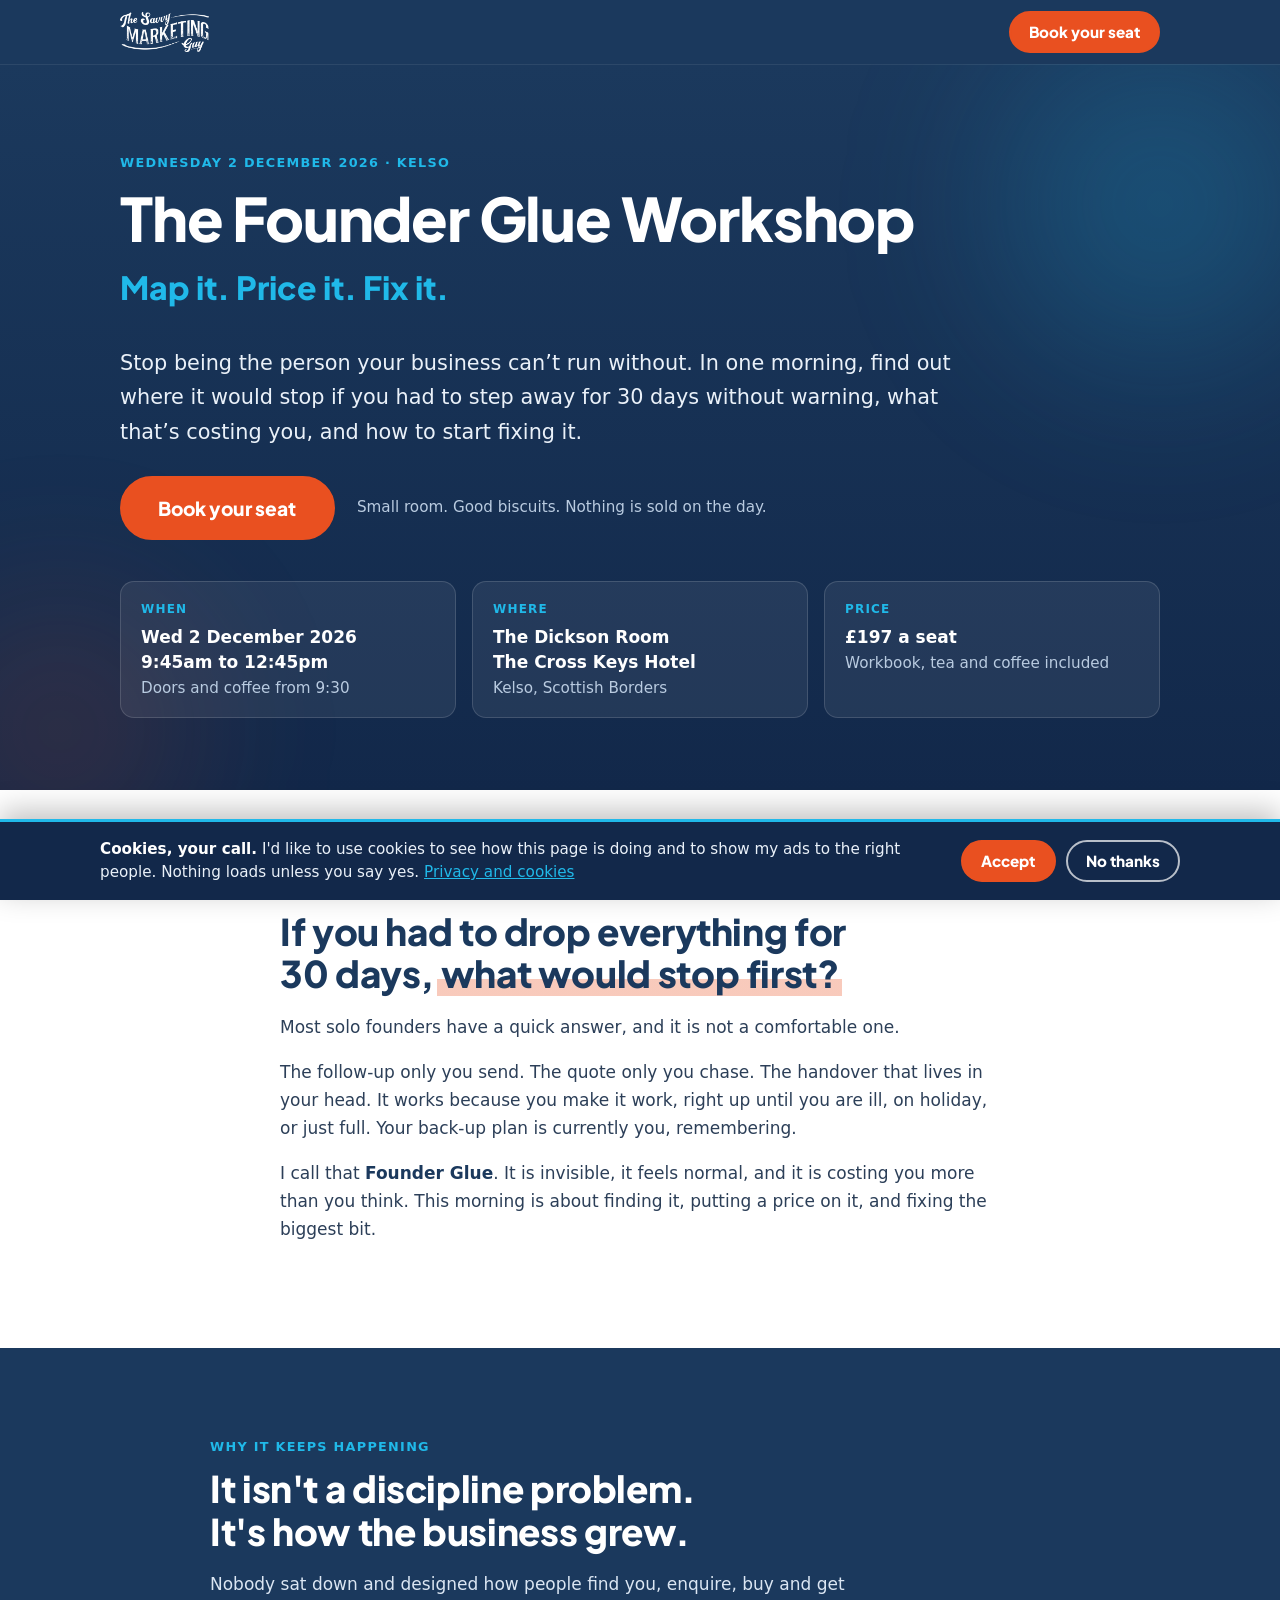
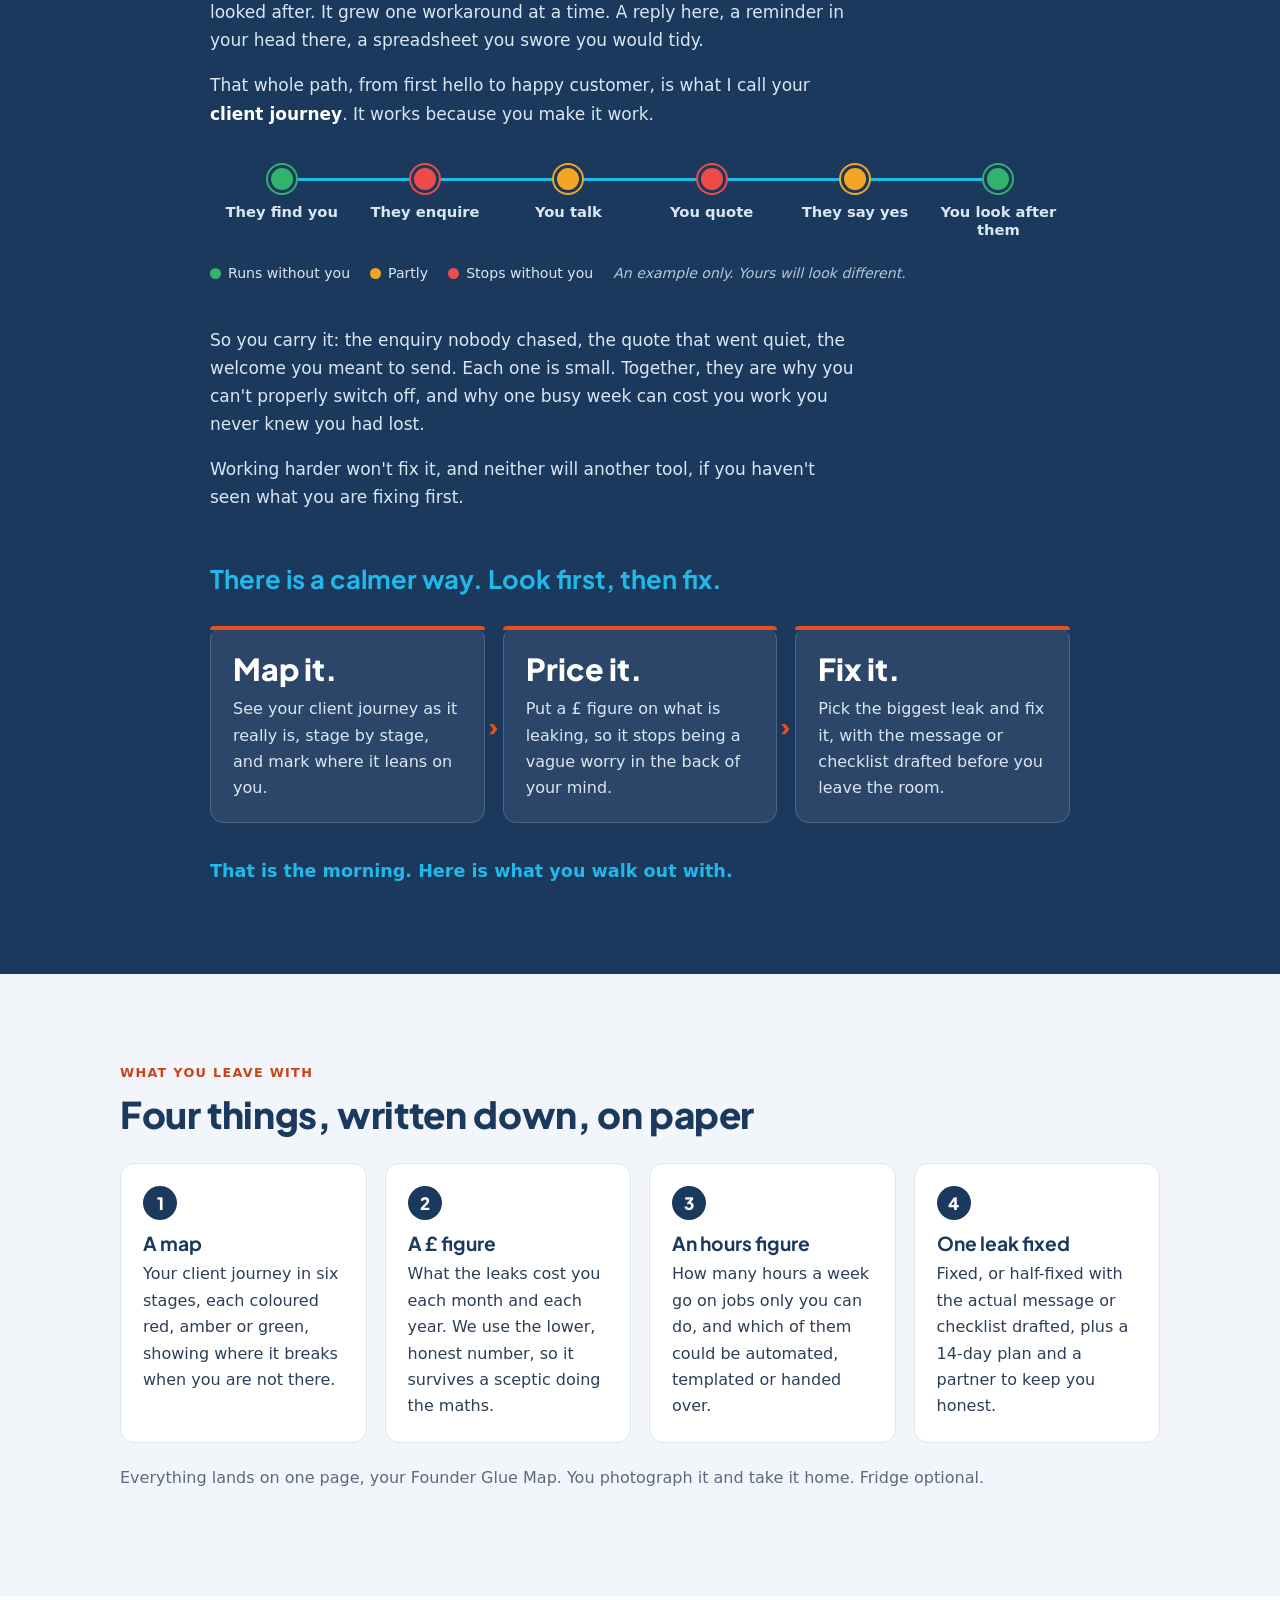
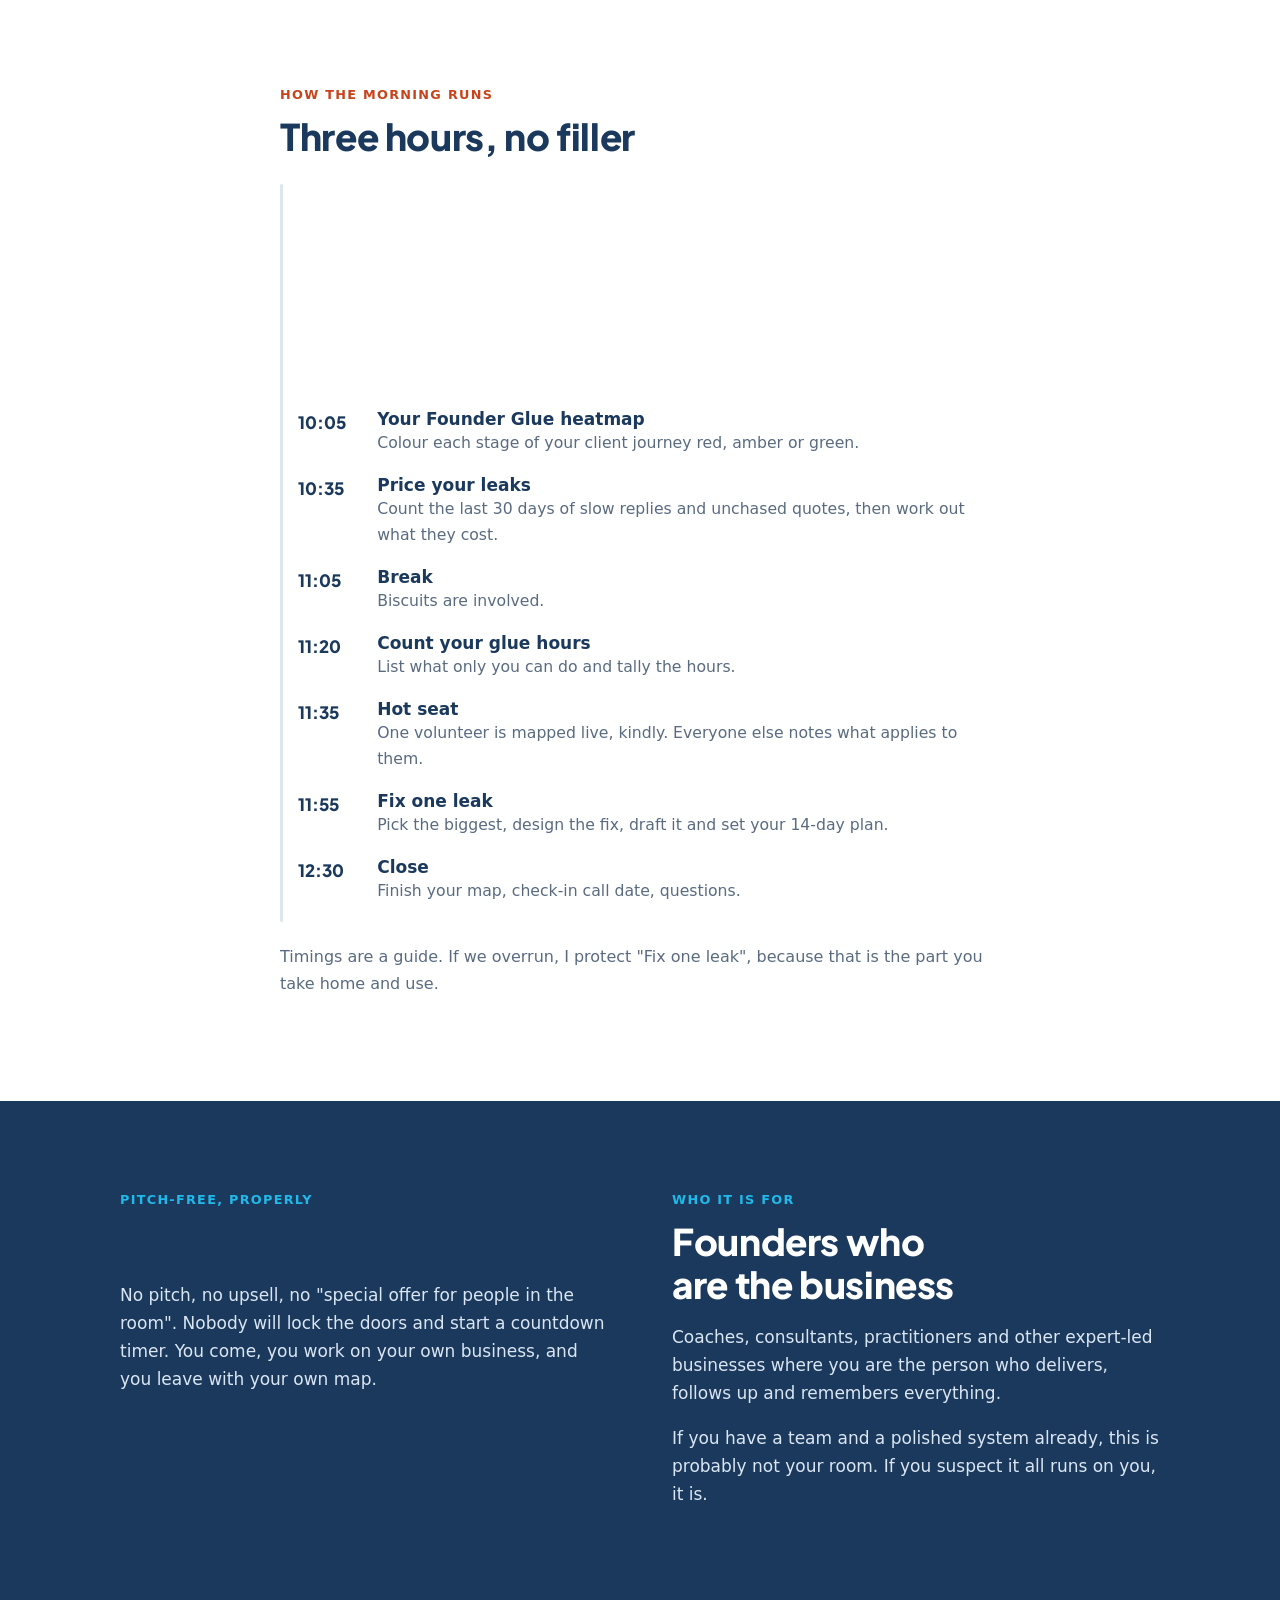
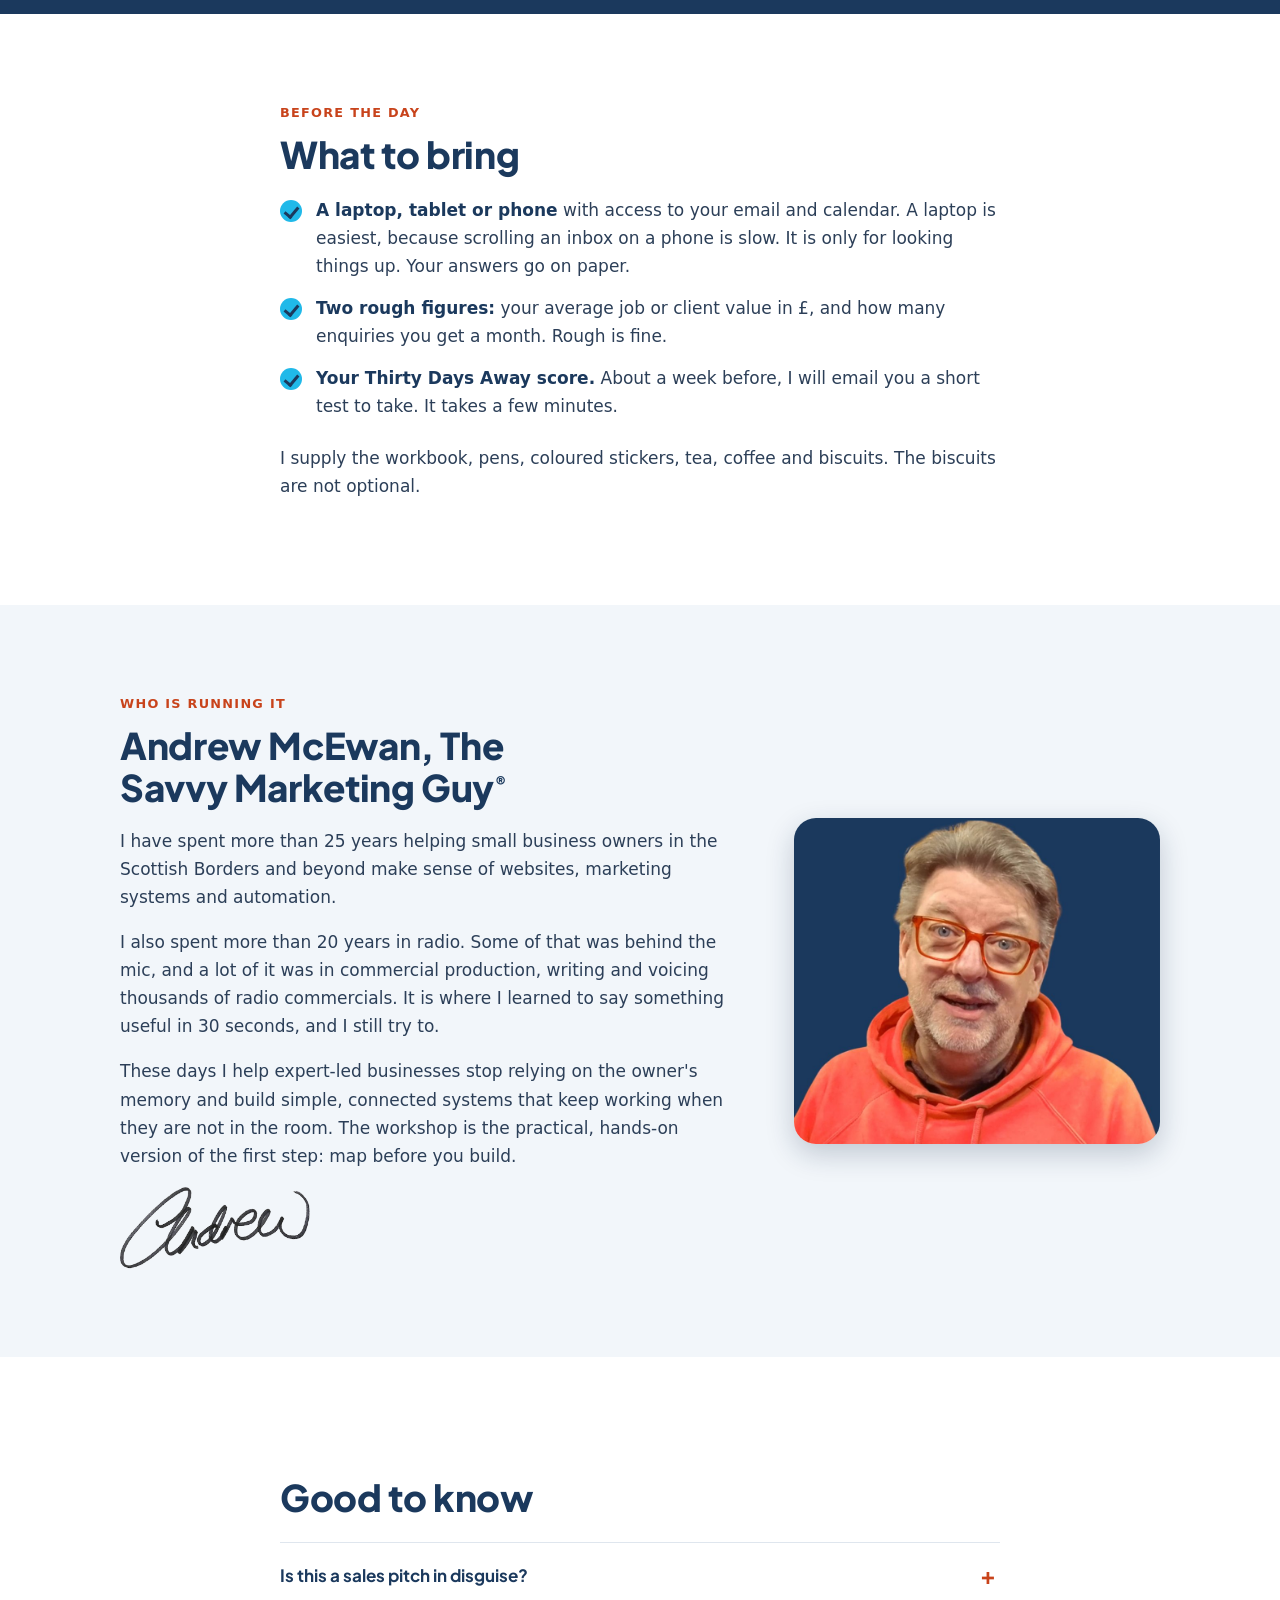
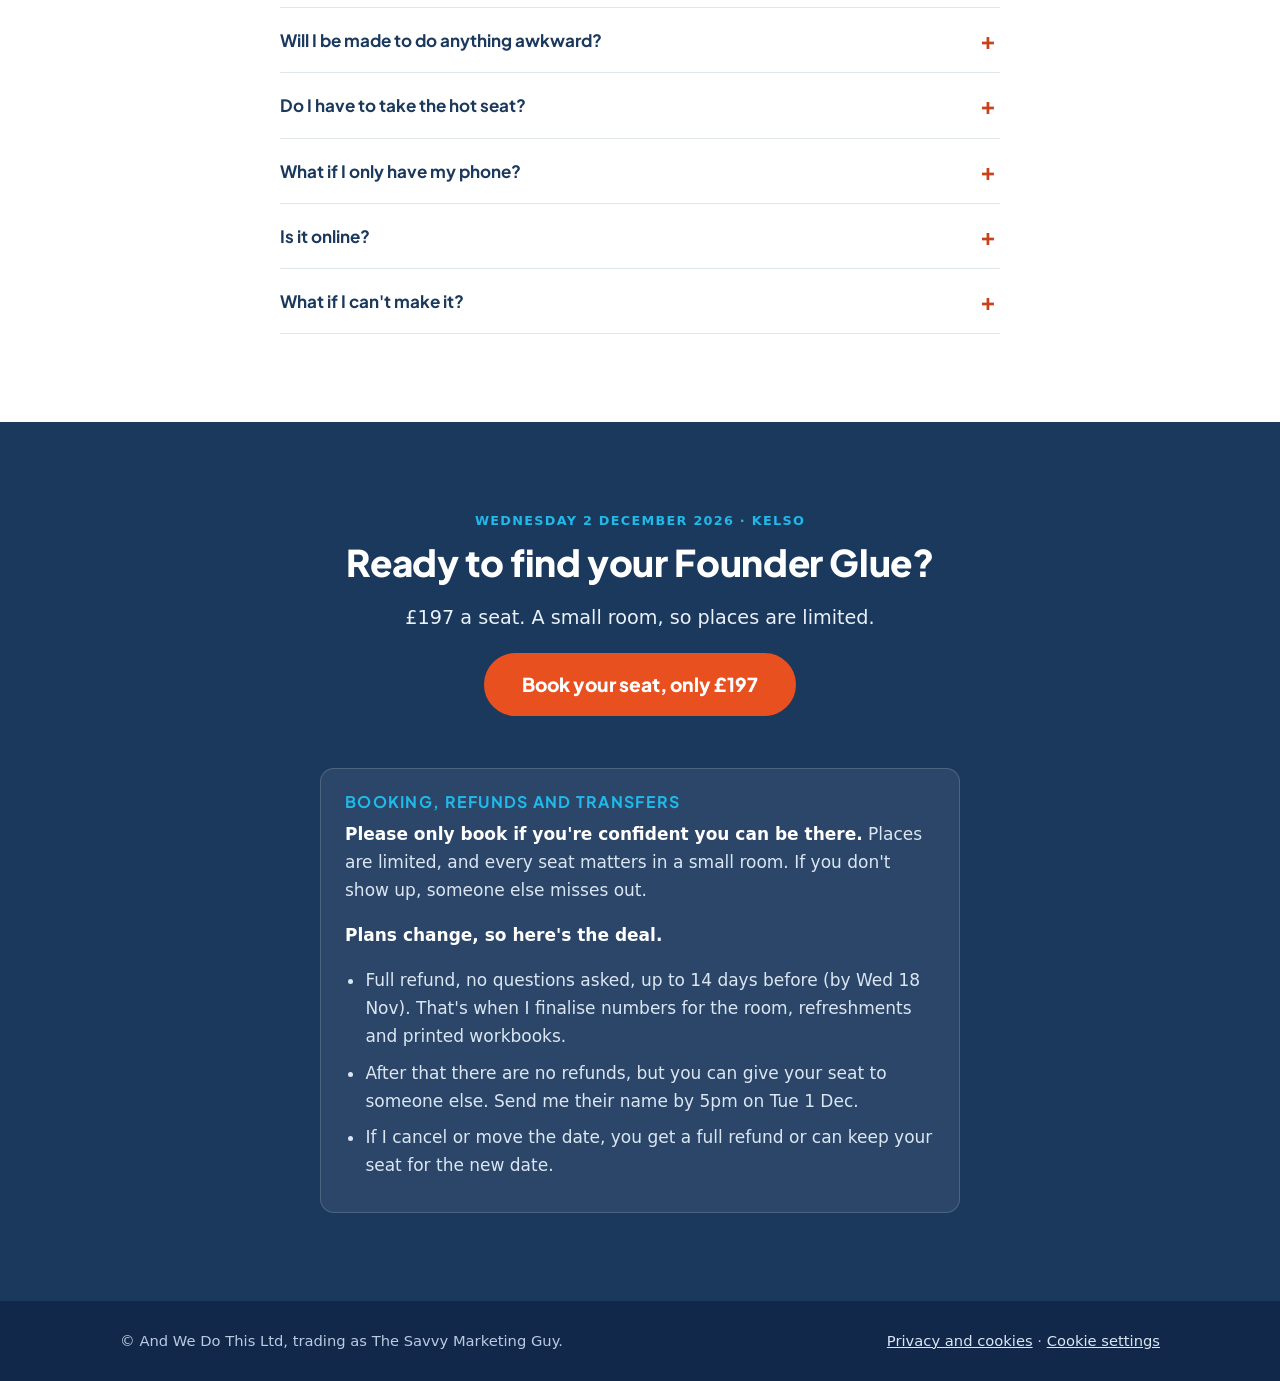
==== commit 154a9284: "Add light, dry humour in low-stakes spots Co-Authored-By: Claude Sonnet 5.5 <noreply@anthropic.com> " ====
--- a/index.html
+++ b/index.html
@@ -65,7 +65,7 @@
       <p class="hero__lead">Stop being the person your business can’t run without. In one morning, find out where it would stop if you had to step away for 30 days without warning, what that’s costing you, and how to start fixing it.</p>
       <p class="hero__cta">
         <a class="btn btn--big js-book" href="#book" data-where="hero">Book your seat</a>
-        <span class="hero__note">Small room. Limited places. Nothing is sold on the day.</span>
+        <span class="hero__note">Small room. Good biscuits. Nothing is sold on the day.</span>
       </p>
 
       <dl class="facts">
@@ -82,7 +82,7 @@
       <p class="eyebrow">The question</p>
       <h2>If you had to drop everything for 30 days, <mark class="hl">what would stop first?</mark></h2>
       <p>Most solo founders have a quick answer, and it is not a comfortable one.</p>
-      <p>The follow-up only you send. The quote only you chase. The handover that lives in your head. It works because you make it work, right up until you are ill, on holiday, or just full.</p>
+      <p>The follow-up only you send. The quote only you chase. The handover that lives in your head. It works because you make it work, right up until you are ill, on holiday, or just full. Your back-up plan is currently you, remembering.</p>
       <p>I call that <strong>Founder Glue</strong>. It is invisible, it feels normal, and it is costing you more than you think. This morning is about finding it, putting a price on it, and fixing the biggest bit.</p>
     </div>
   </section>
@@ -162,7 +162,7 @@
           <p>Fixed, or half-fixed with the actual message or checklist drafted, plus a 14-day plan and a partner to keep you honest.</p>
         </li>
       </ul>
-      <p class="aside">Everything lands on one page, your Founder Glue Map. You photograph it and take it home.</p>
+      <p class="aside">Everything lands on one page, your Founder Glue Map. You photograph it and take it home. Fridge optional.</p>
     </div>
   </section>
 
@@ -177,9 +177,9 @@
         <li><time>9:55</time><div><strong>Thirty Days Away</strong><span>Share your score with a partner and finish the sentence: "The thing I dread being away for is..."</span></div></li>
         <li><time>10:05</time><div><strong>Your Founder Glue heatmap</strong><span>Colour each stage of your client journey red, amber or green.</span></div></li>
         <li><time>10:35</time><div><strong>Price your leaks</strong><span>Count the last 30 days of slow replies and unchased quotes, then work out what they cost.</span></div></li>
-        <li><time>11:05</time><div><strong>Break</strong><span></span></div></li>
+        <li><time>11:05</time><div><strong>Break</strong><span>Biscuits are involved.</span></div></li>
         <li><time>11:20</time><div><strong>Count your glue hours</strong><span>List what only you can do and tally the hours.</span></div></li>
-        <li><time>11:35</time><div><strong>Hot seat</strong><span>One volunteer is mapped live. Everyone else notes what applies to them.</span></div></li>
+        <li><time>11:35</time><div><strong>Hot seat</strong><span>One volunteer is mapped live, kindly. Everyone else notes what applies to them.</span></div></li>
         <li><time>11:55</time><div><strong>Fix one leak</strong><span>Pick the biggest, design the fix, draft it and set your 14-day plan.</span></div></li>
         <li><time>12:30</time><div><strong>Close</strong><span>Finish your map, check-in call date, questions.</span></div></li>
       </ol>
@@ -193,7 +193,7 @@
       <div>
         <p class="eyebrow eyebrow--light">Pitch-free, properly</p>
         <h2>Nothing is sold on the day</h2>
-        <p>No pitch, no upsell, no "special offer for people in the room". You come, you work on your own business, and you leave with your own map.</p>
+        <p>No pitch, no upsell, no "special offer for people in the room". Nobody will lock the doors and start a countdown timer. You come, you work on your own business, and you leave with your own map.</p>
       </div>
       <div>
         <p class="eyebrow eyebrow--light">Who it is for</p>
@@ -214,7 +214,7 @@
         <li><strong>Two rough figures:</strong> your average job or client value in £, and how many enquiries you get a month. Rough is fine.</li>
         <li><strong>Your Thirty Days Away score.</strong> About a week before, I will email you a short test to take. It takes a few minutes.</li>
       </ul>
-      <p>I supply the workbook, pens, coloured stickers, tea, coffee and biscuits.</p>
+      <p>I supply the workbook, pens, coloured stickers, tea, coffee and biscuits. The biscuits are not optional.</p>
     </div>
   </section>
 
@@ -248,6 +248,10 @@
           <p>No. Nothing is sold on the day. The only mention of anything further is one factual line on the back page of your workbook, which you can ignore.</p>
         </details>
         <details>
+          <summary>Will I be made to do anything awkward?</summary>
+          <p>No. No role play, no trust falls, no hugging strangers. You fill in a workbook and talk to one other person.</p>
+        </details>
+        <details>
           <summary>Do I have to take the hot seat?</summary>
           <p>No. It is optional, you tick a box when you book if you are happy to be considered, and you can say no on the day. Nothing said is recorded or shared outside the session.</p>
         </details>
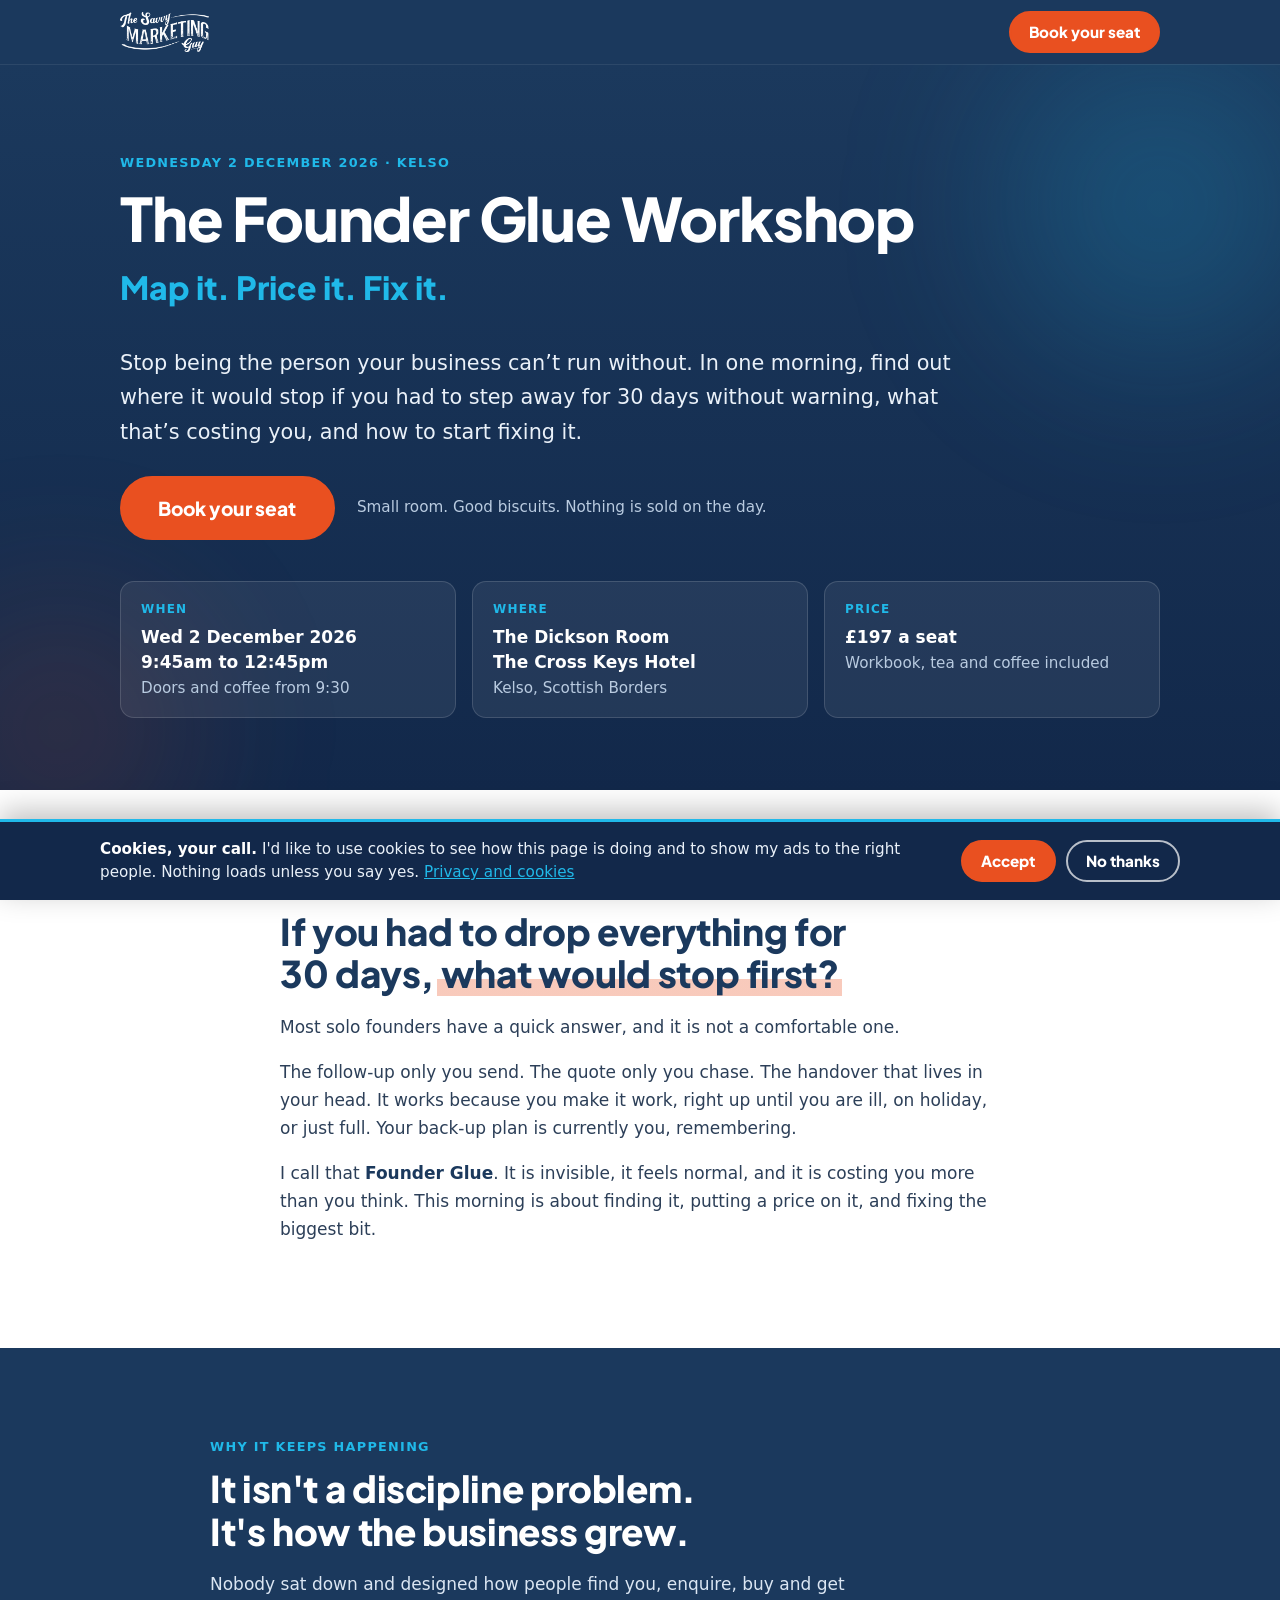
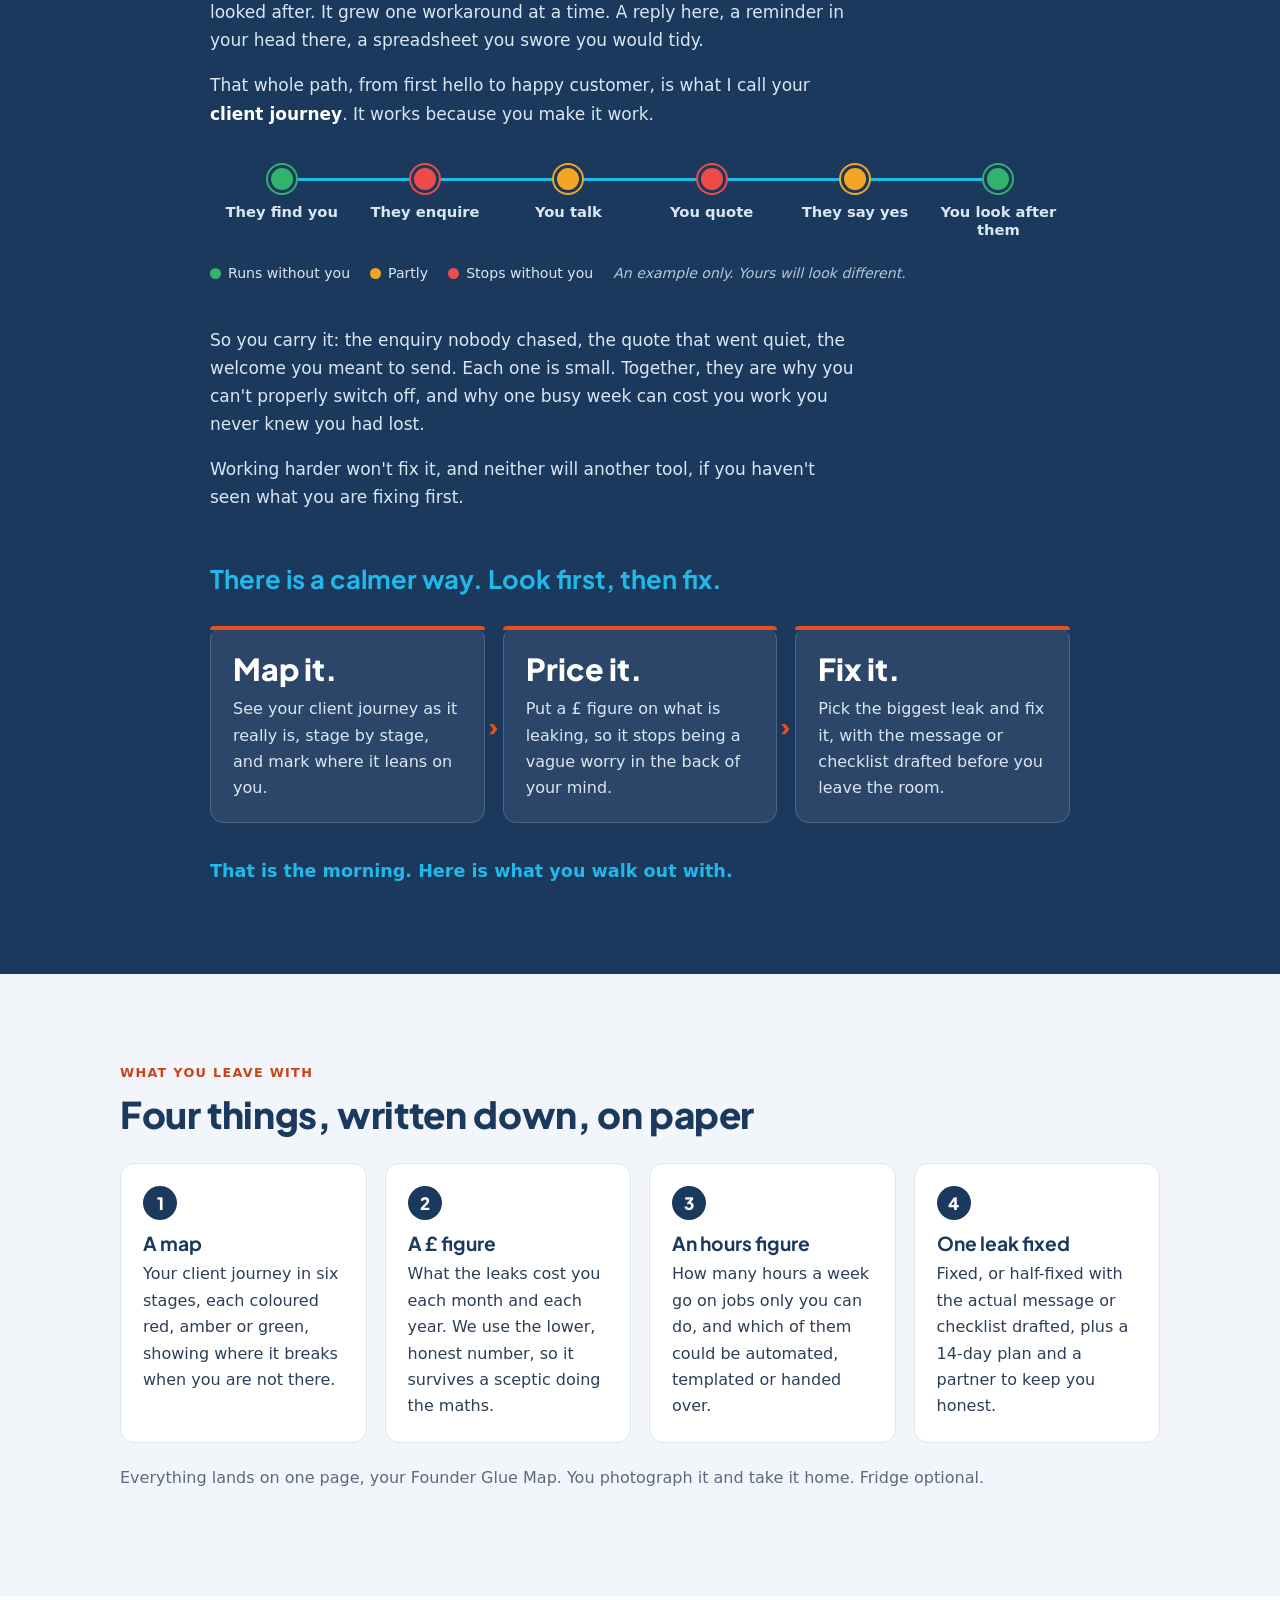
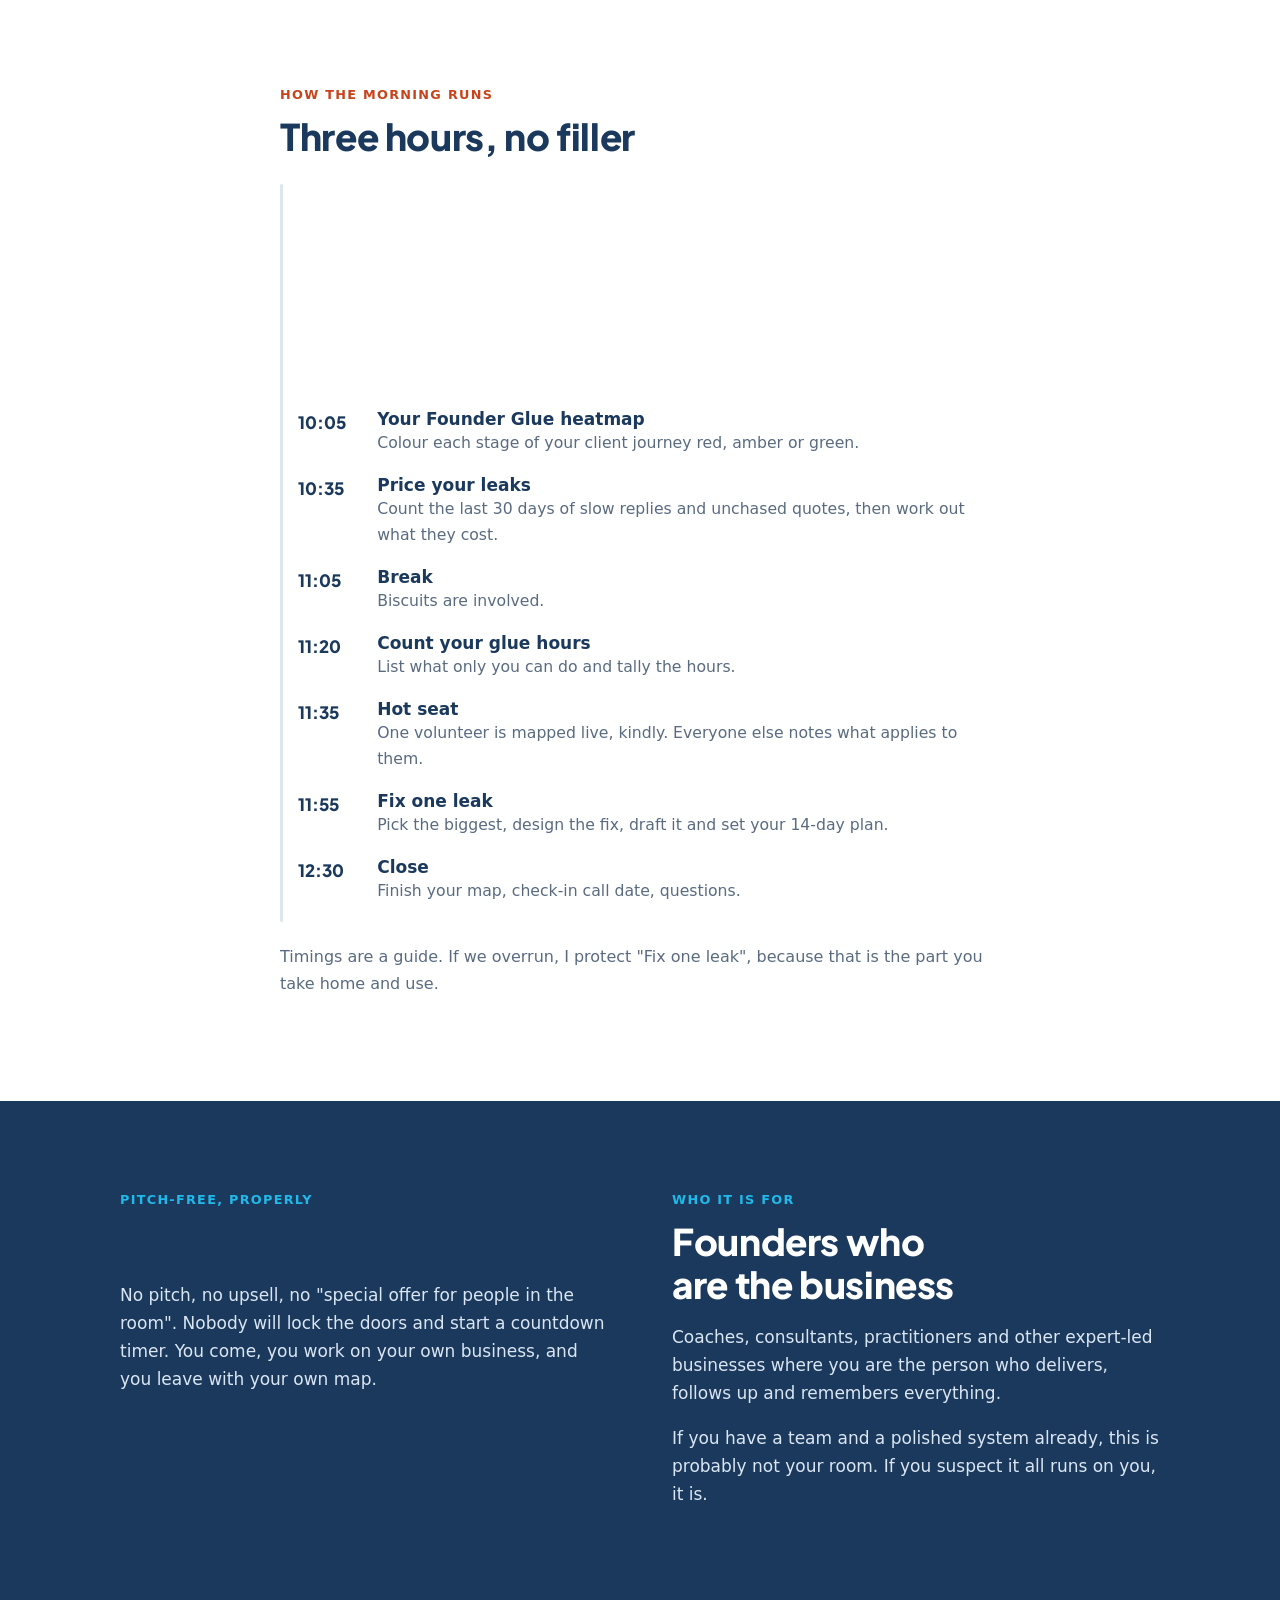
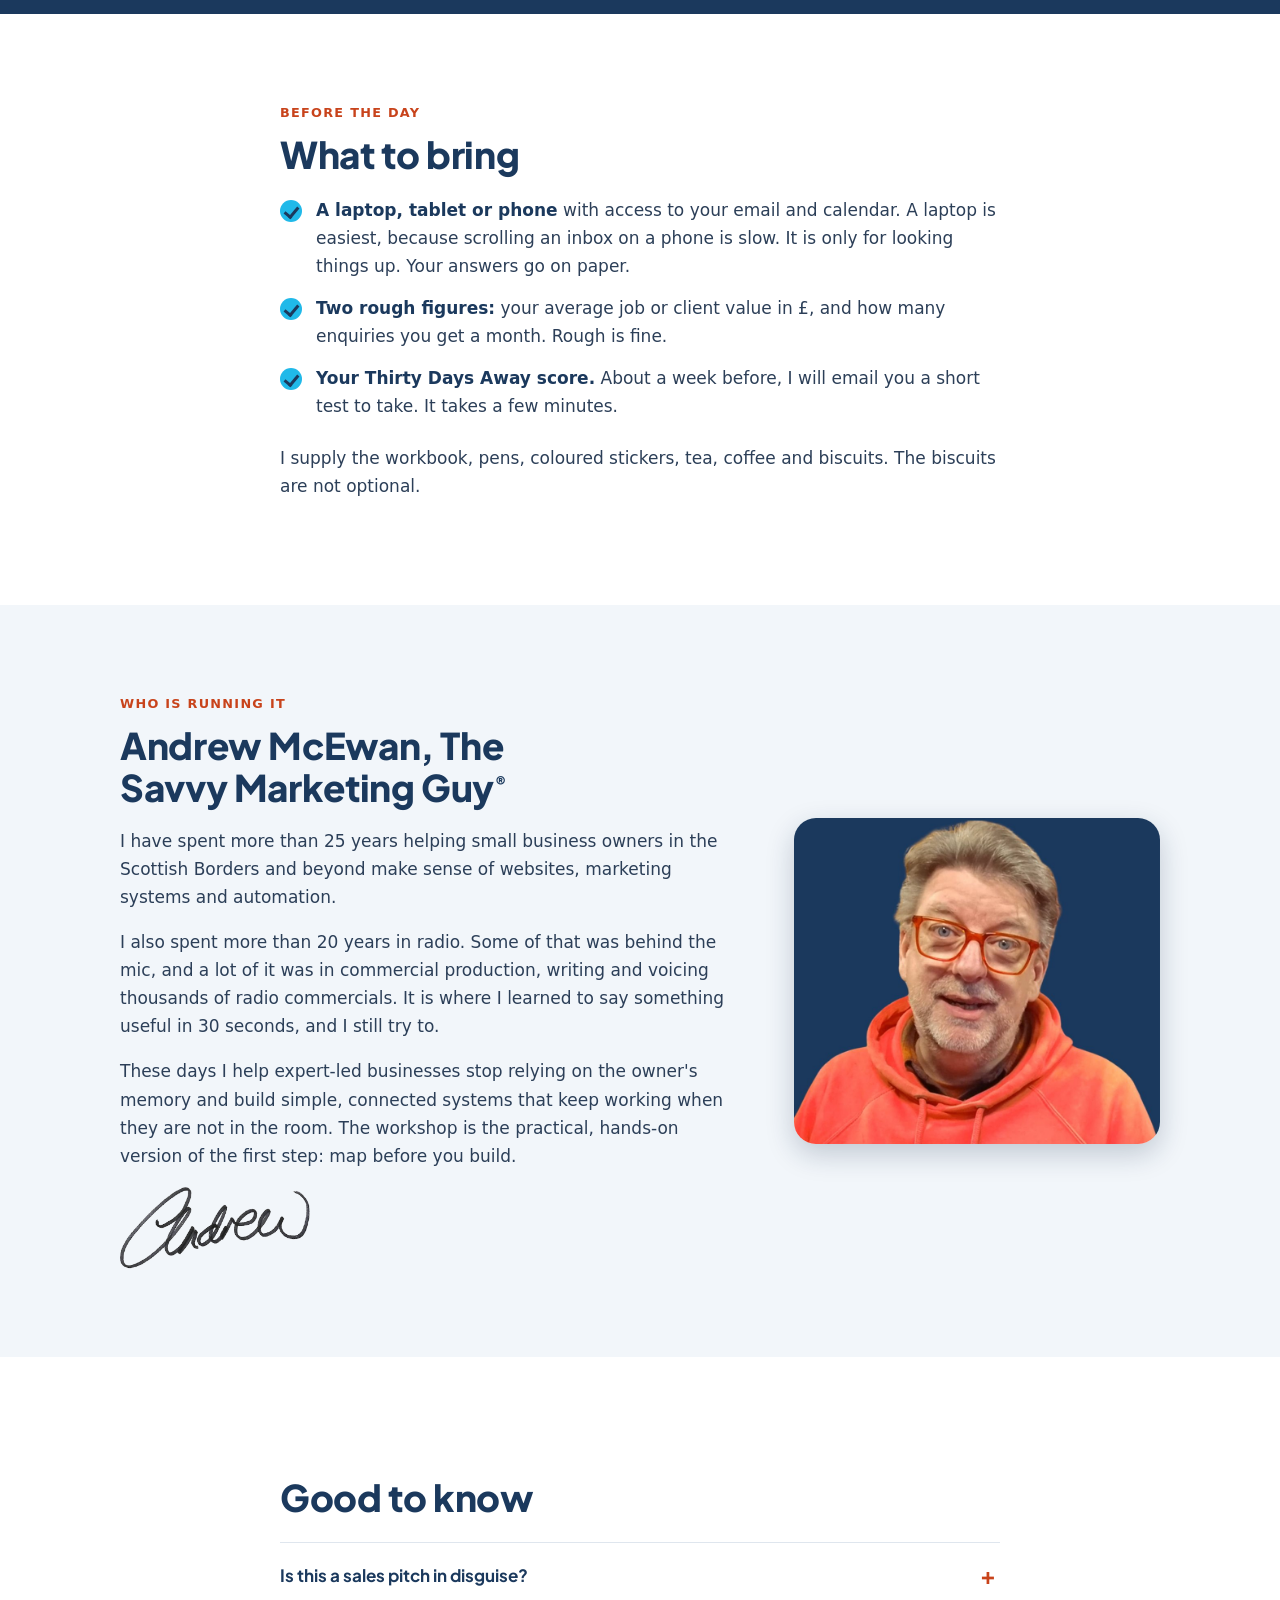
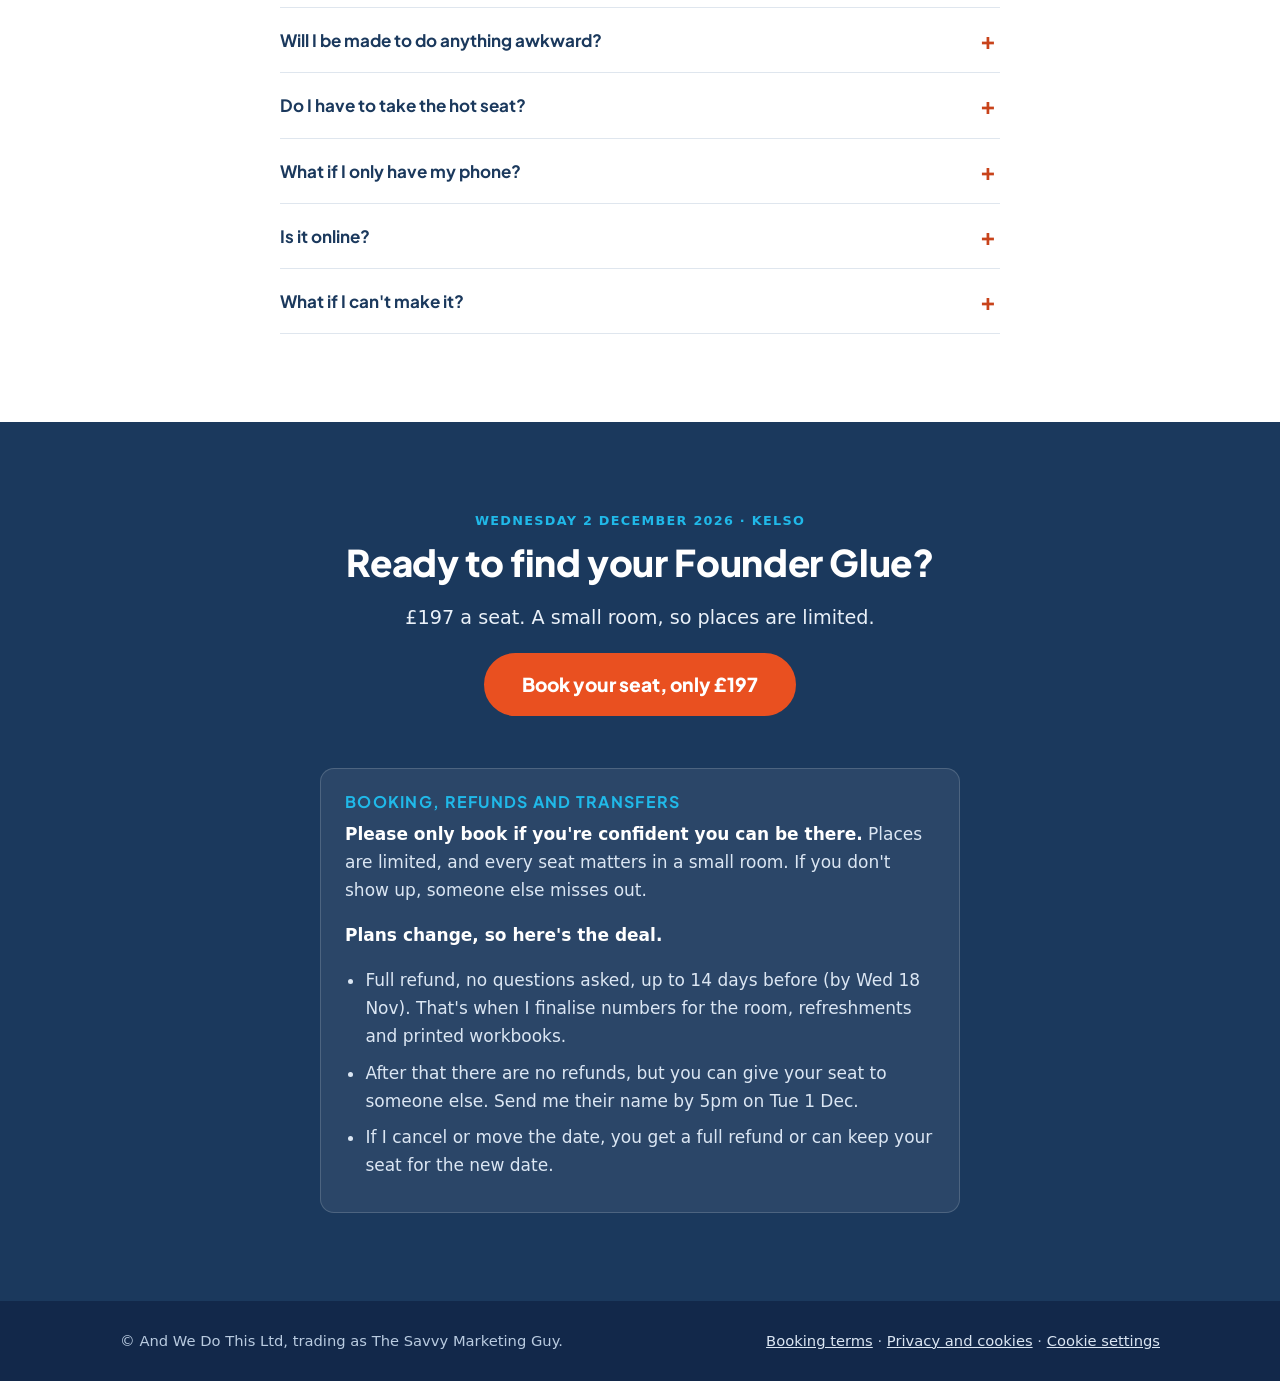
==== commit 20b3d245: "Add booking terms page and footer link Co-Authored-By: Claude Sonnet 5.5 <noreply@anthropic.com> Cla" ====
--- a/index.html
+++ b/index.html
@@ -298,6 +298,8 @@
   <div class="wrap footer__in">
     <p>&copy; And We Do This Ltd, trading as The Savvy Marketing Guy.</p>
     <p>
+      <a href="terms.html">Booking terms</a>
+      &middot;
       <a class="js-privacy" href="#">Privacy and cookies</a>
       &middot;
       <button type="button" class="linklike" id="cookie-settings">Cookie settings</button>
@@ -316,6 +318,10 @@
   </div>
 </div>
 
+<button type="button" class="totop" id="totop" aria-label="Back to top" tabindex="-1">
+  <svg viewBox="0 0 24 24" width="24" height="24" aria-hidden="true" focusable="false"><path d="M12 19V5M5.5 11.5L12 5l6.5 6.5" fill="none" stroke="#fff" stroke-width="2.8" stroke-linecap="round" stroke-linejoin="round"/></svg>
+</button>
+
 <script src="config.js"></script>
 <script src="script.js"></script>
 <script src="motion.js"></script>
--- a/styles.css
+++ b/styles.css
@@ -364,3 +364,14 @@
 @media (prefers-reduced-motion: reduce) {
   .journey__track::after, .jdot, .jlabel { transition: none !important; animation: none !important; }
 }
+
+/* Back to top */
+.totop { position: fixed; z-index: 60; right: max(18px, env(safe-area-inset-right, 0px)); bottom: calc(18px + env(safe-area-inset-bottom, 0px) + var(--consent-h, 0px));
+  width: 52px; height: 52px; padding: 0; border: 0; border-radius: 50%; background: var(--orange); color: #fff; cursor: pointer; display: grid; place-items: center;
+  box-shadow: 0 8px 22px rgba(27, 57, 93, 0.35);
+  transform: translateY(calc(100% + 70px + var(--consent-h, 0px) + env(safe-area-inset-bottom, 0px))); visibility: hidden;
+  transition: transform 0.5s ease, visibility 0s linear 0.5s, background-color 0.2s ease, bottom 0.3s ease; }
+.totop.show { transform: translateY(0); visibility: visible; transition: transform 0.5s ease, visibility 0s, background-color 0.2s ease, bottom 0.3s ease; }
+.totop:hover { background: var(--orange-dark); }
+.totop:focus-visible { outline: 3px solid var(--sky); outline-offset: 3px; }
+@media (prefers-reduced-motion: reduce) { .totop, .totop.show { transition: none; } }
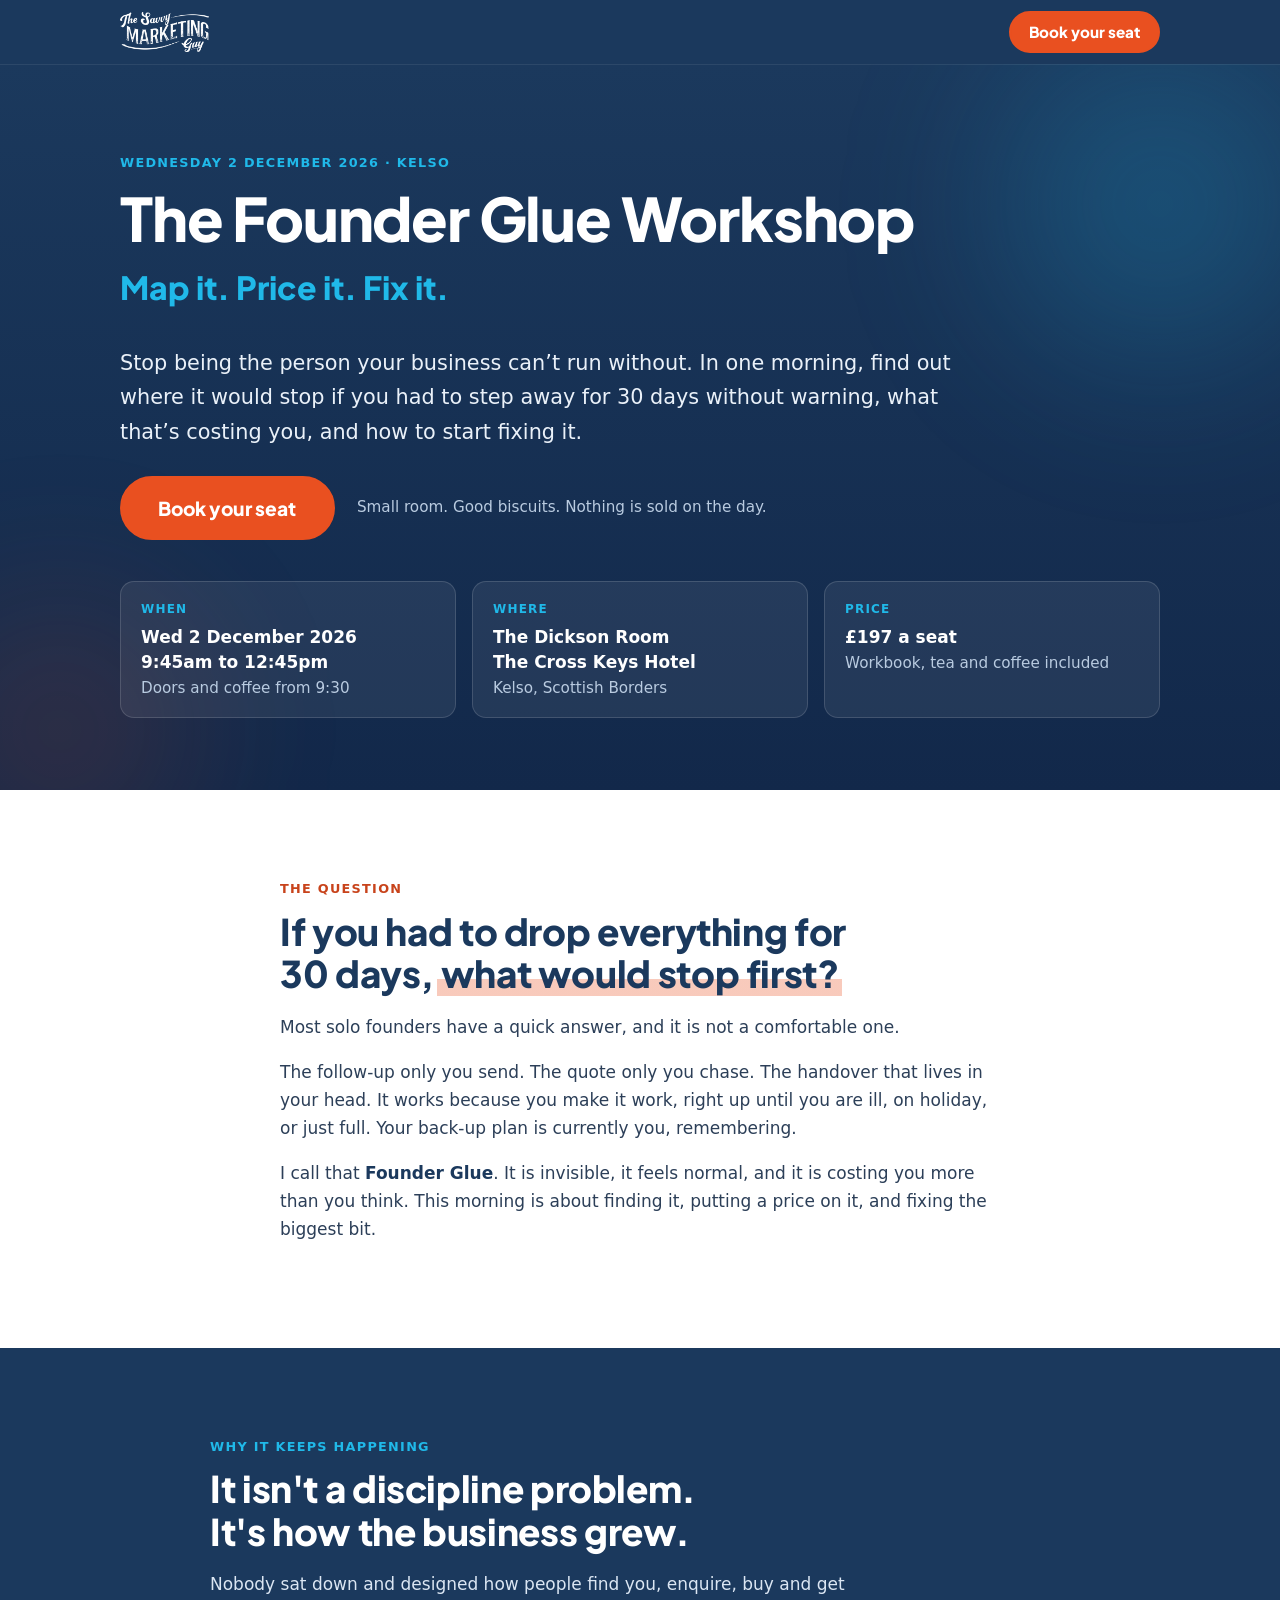
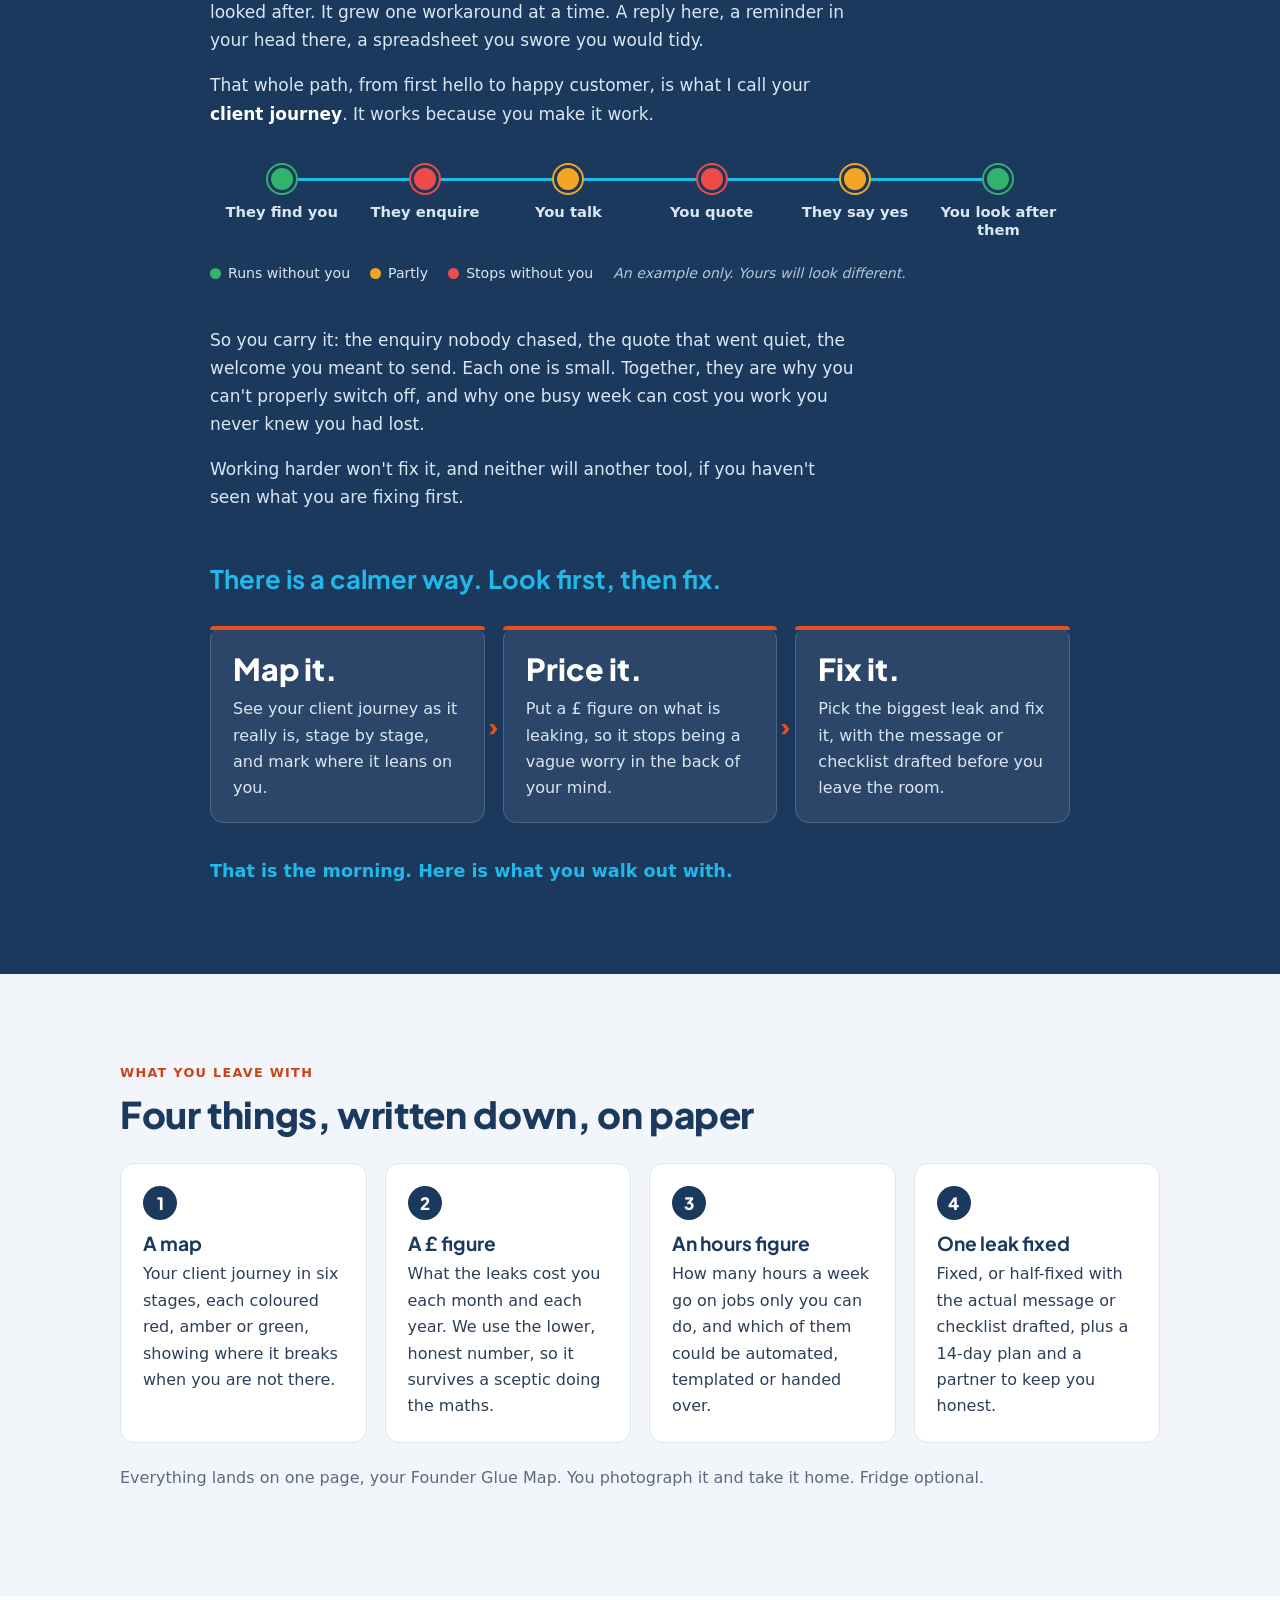
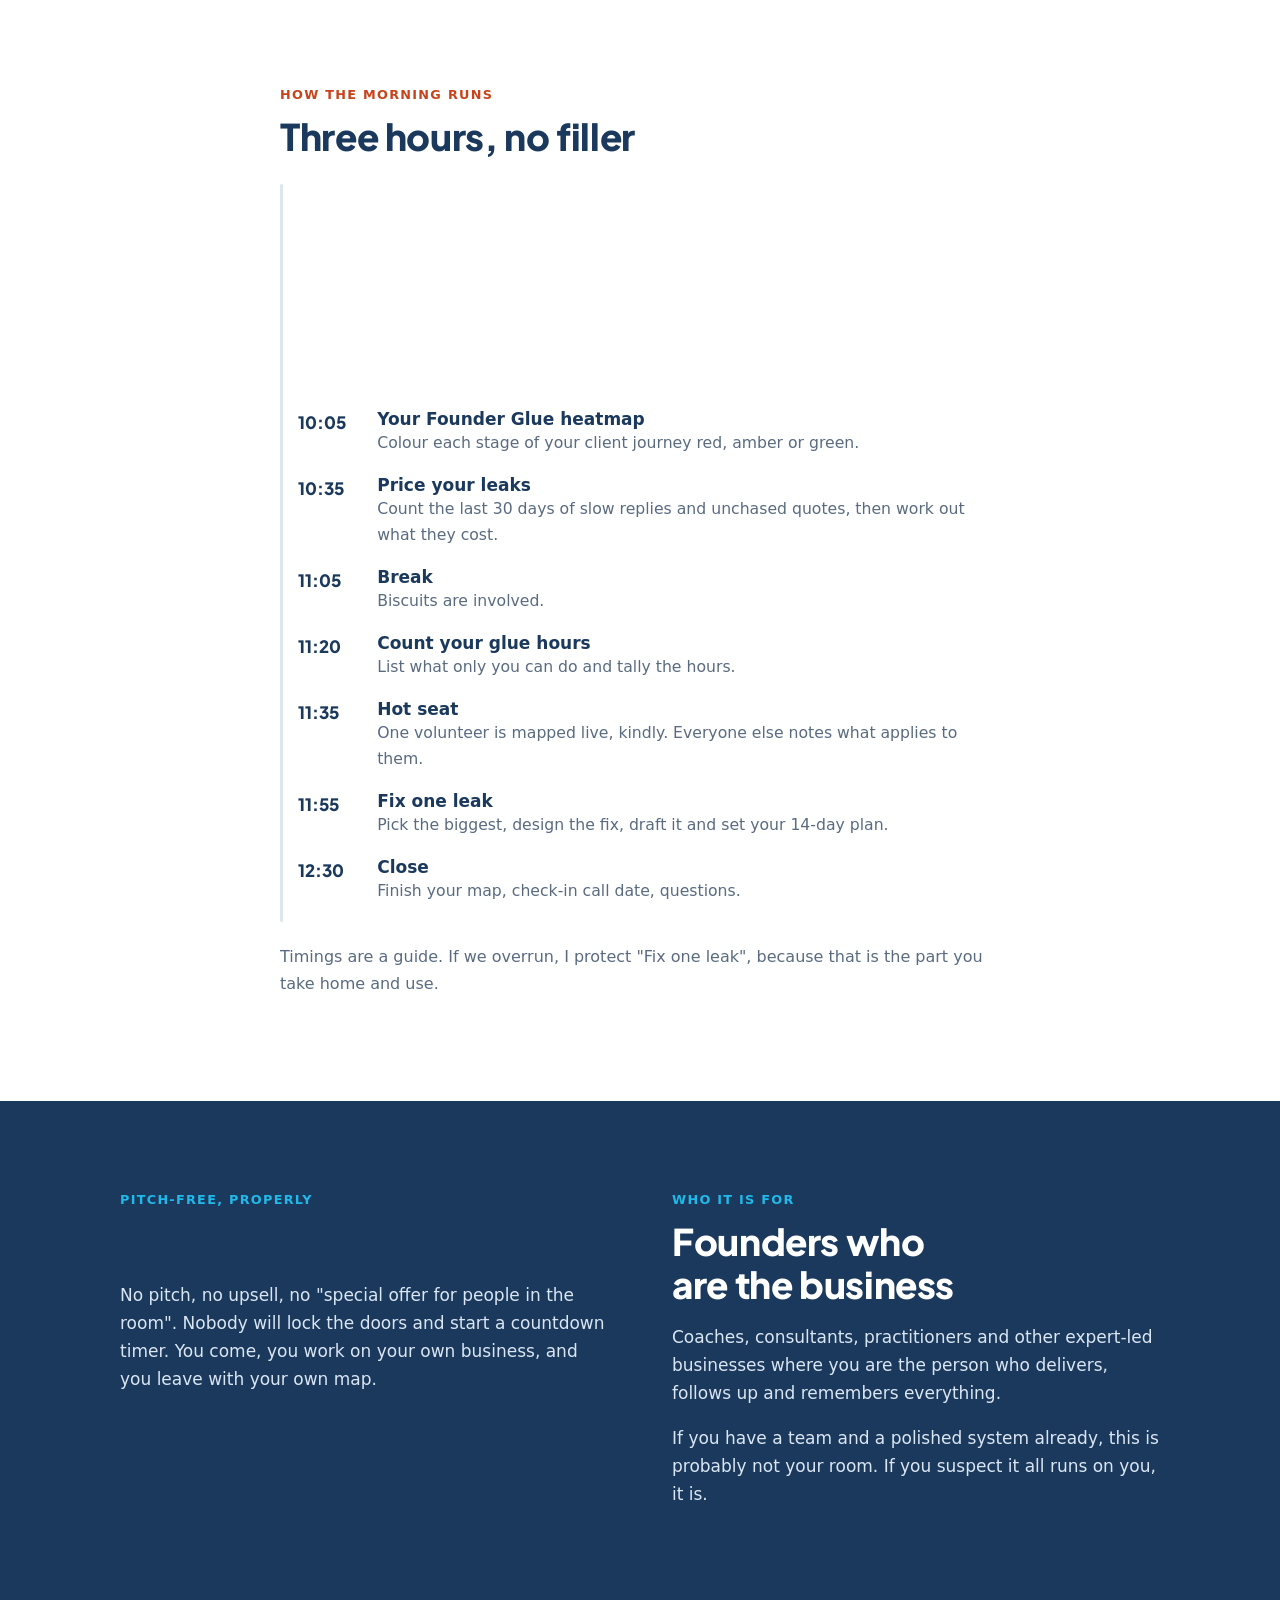
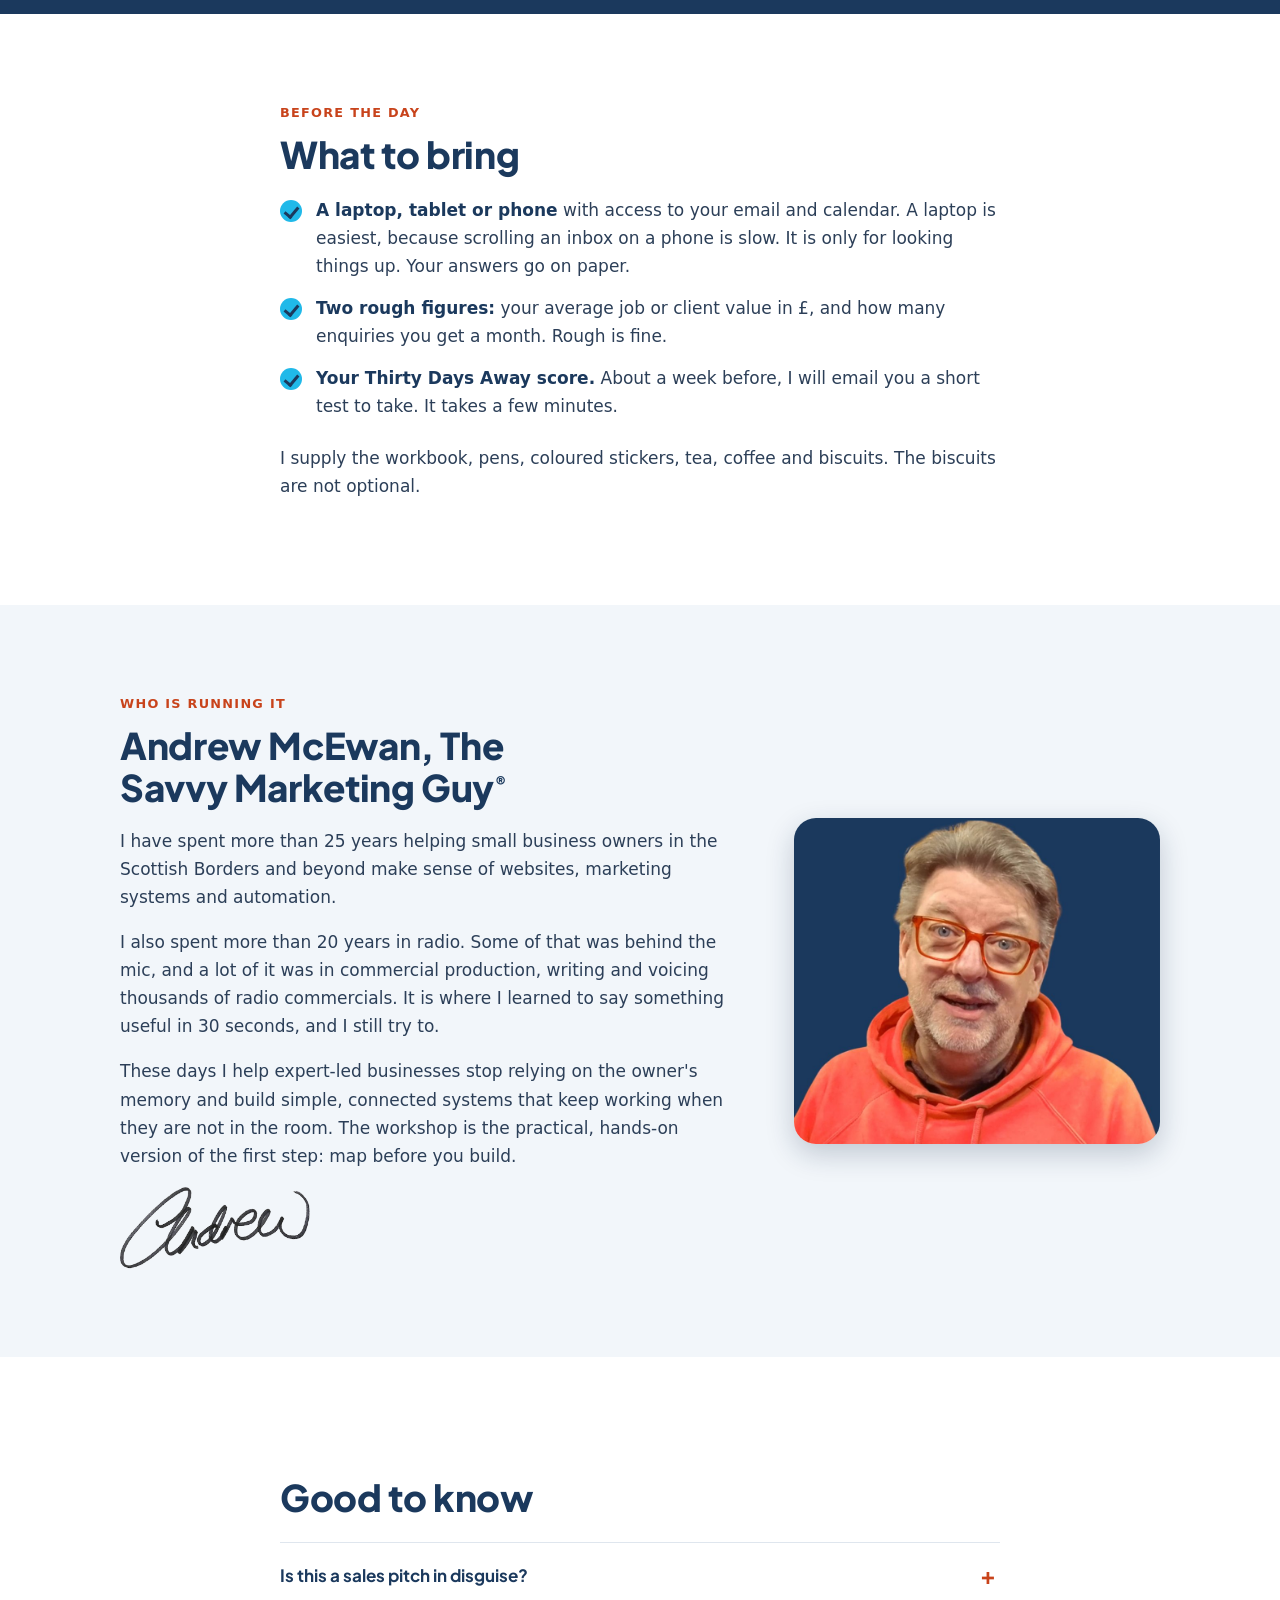
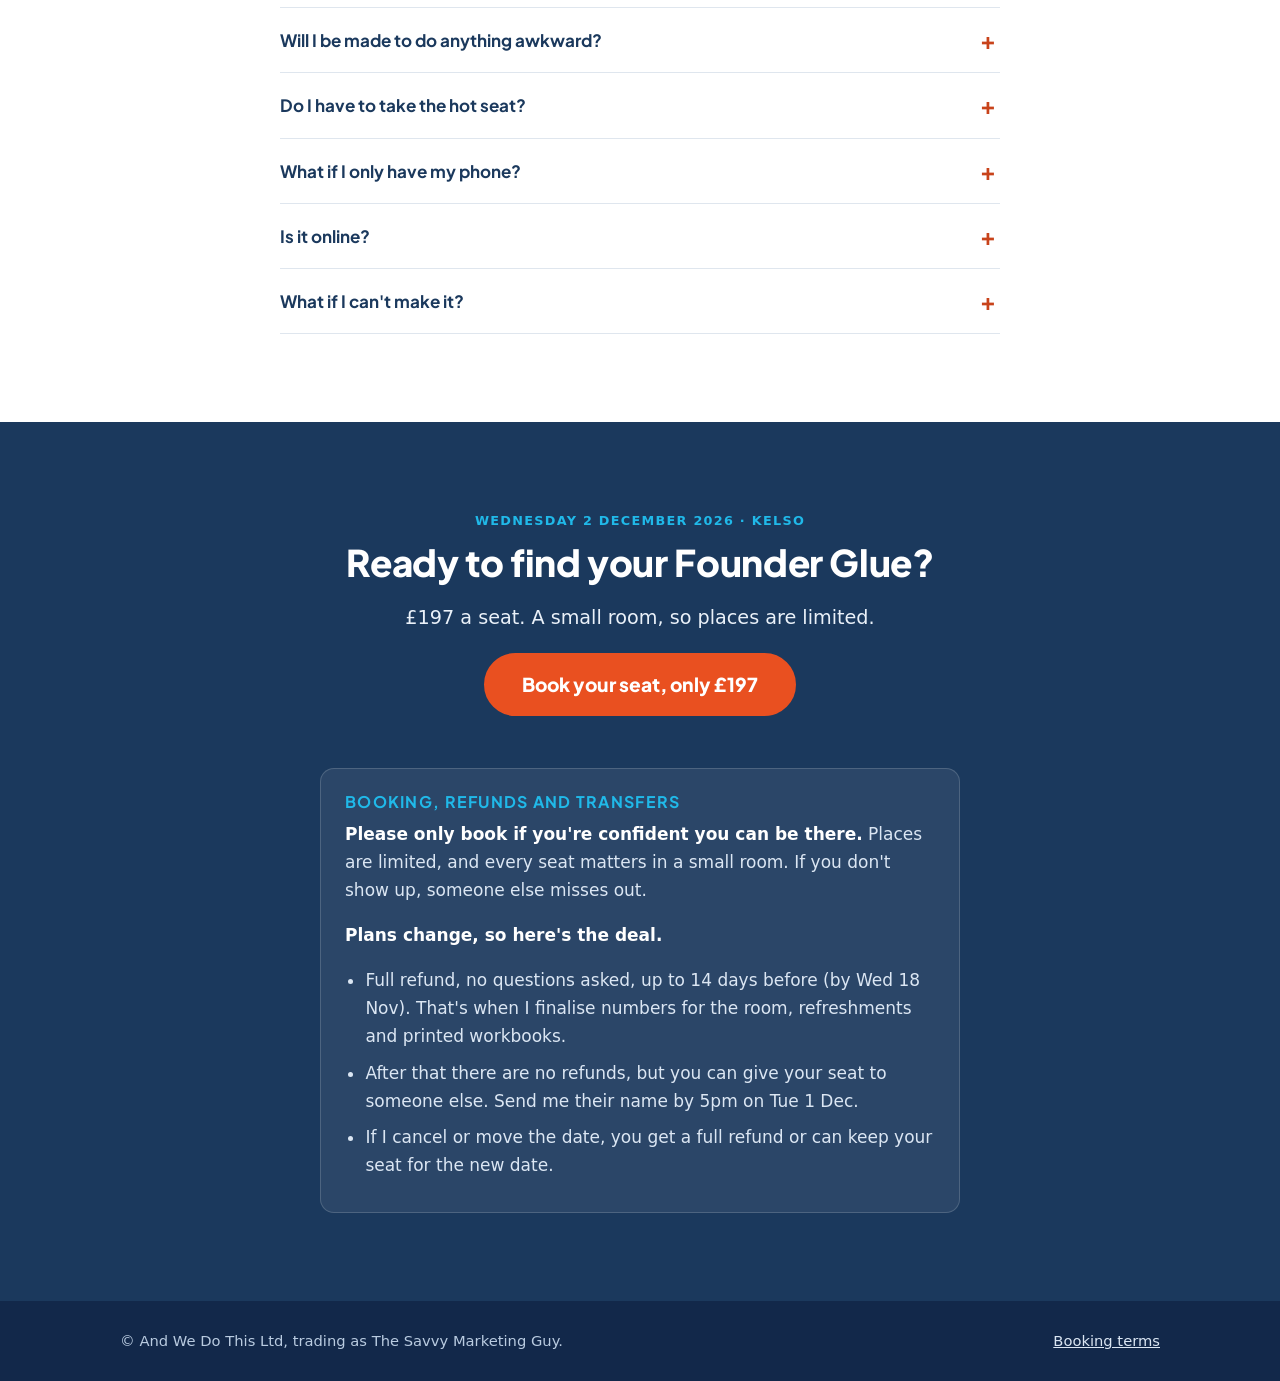
==== commit 47507ab4: "Remove cookie banner and privacy links; tracking stays off without the banner Co-Authored-By: Claude" ====
--- a/index.html
+++ b/index.html
@@ -299,24 +299,9 @@
     <p>&copy; And We Do This Ltd, trading as The Savvy Marketing Guy.</p>
     <p>
       <a href="terms.html">Booking terms</a>
-      &middot;
-      <a class="js-privacy" href="#">Privacy and cookies</a>
-      &middot;
-      <button type="button" class="linklike" id="cookie-settings">Cookie settings</button>
     </p>
   </div>
 </footer>
-
-<!-- Cookie banner (nothing is tracked until Accept) -->
-<div class="consent" id="consent" role="dialog" aria-labelledby="consent-title" hidden>
-  <div class="consent__in">
-    <p id="consent-title"><strong>Cookies, your call.</strong> I'd like to use cookies to see how this page is doing and to show my ads to the right people. Nothing loads unless you say yes. <a class="js-privacy" href="#">Privacy and cookies</a></p>
-    <div class="consent__btns">
-      <button type="button" class="btn btn--small" id="consent-accept">Accept</button>
-      <button type="button" class="btn btn--small btn--ghost" id="consent-reject">No thanks</button>
-    </div>
-  </div>
-</div>
 
 <button type="button" class="totop" id="totop" aria-label="Back to top" tabindex="-1">
   <svg viewBox="0 0 24 24" width="24" height="24" aria-hidden="true" focusable="false"><path d="M12 19V5M5.5 11.5L12 5l6.5 6.5" fill="none" stroke="#fff" stroke-width="2.8" stroke-linecap="round" stroke-linejoin="round"/></svg>
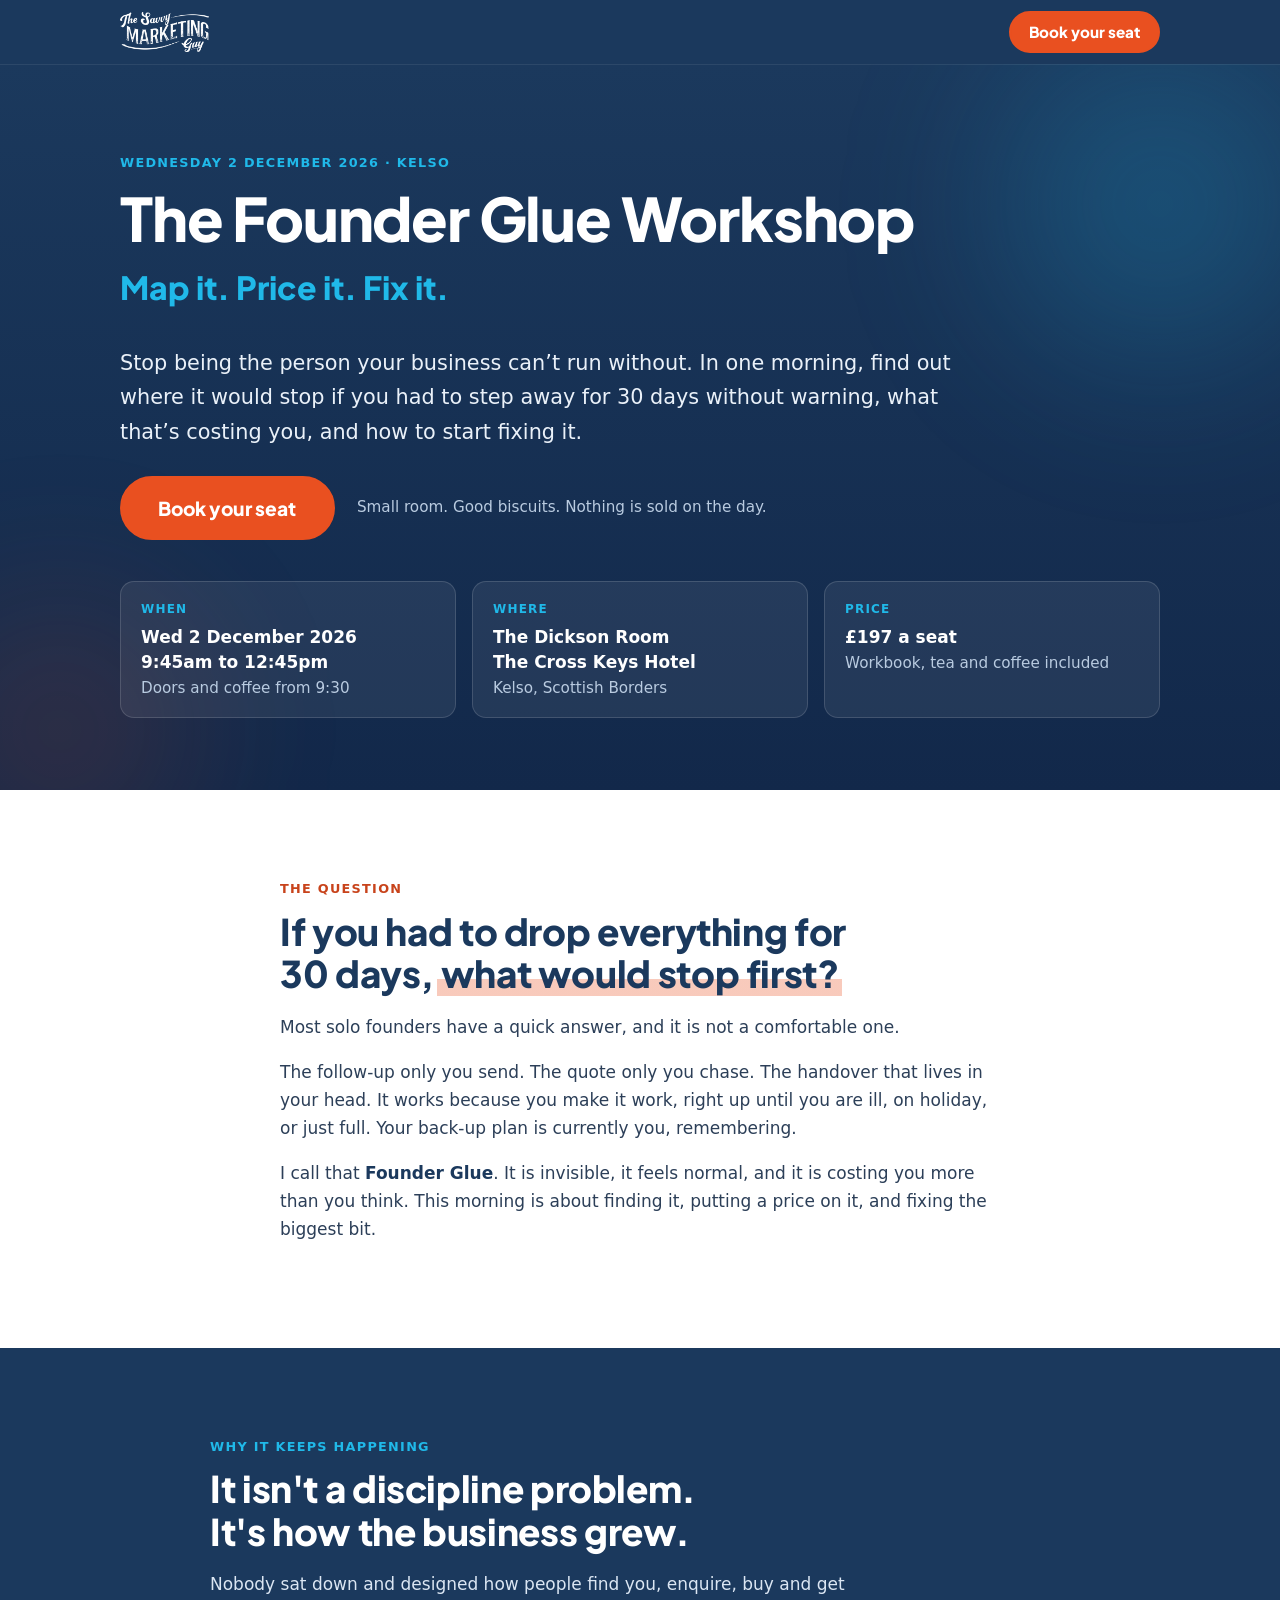
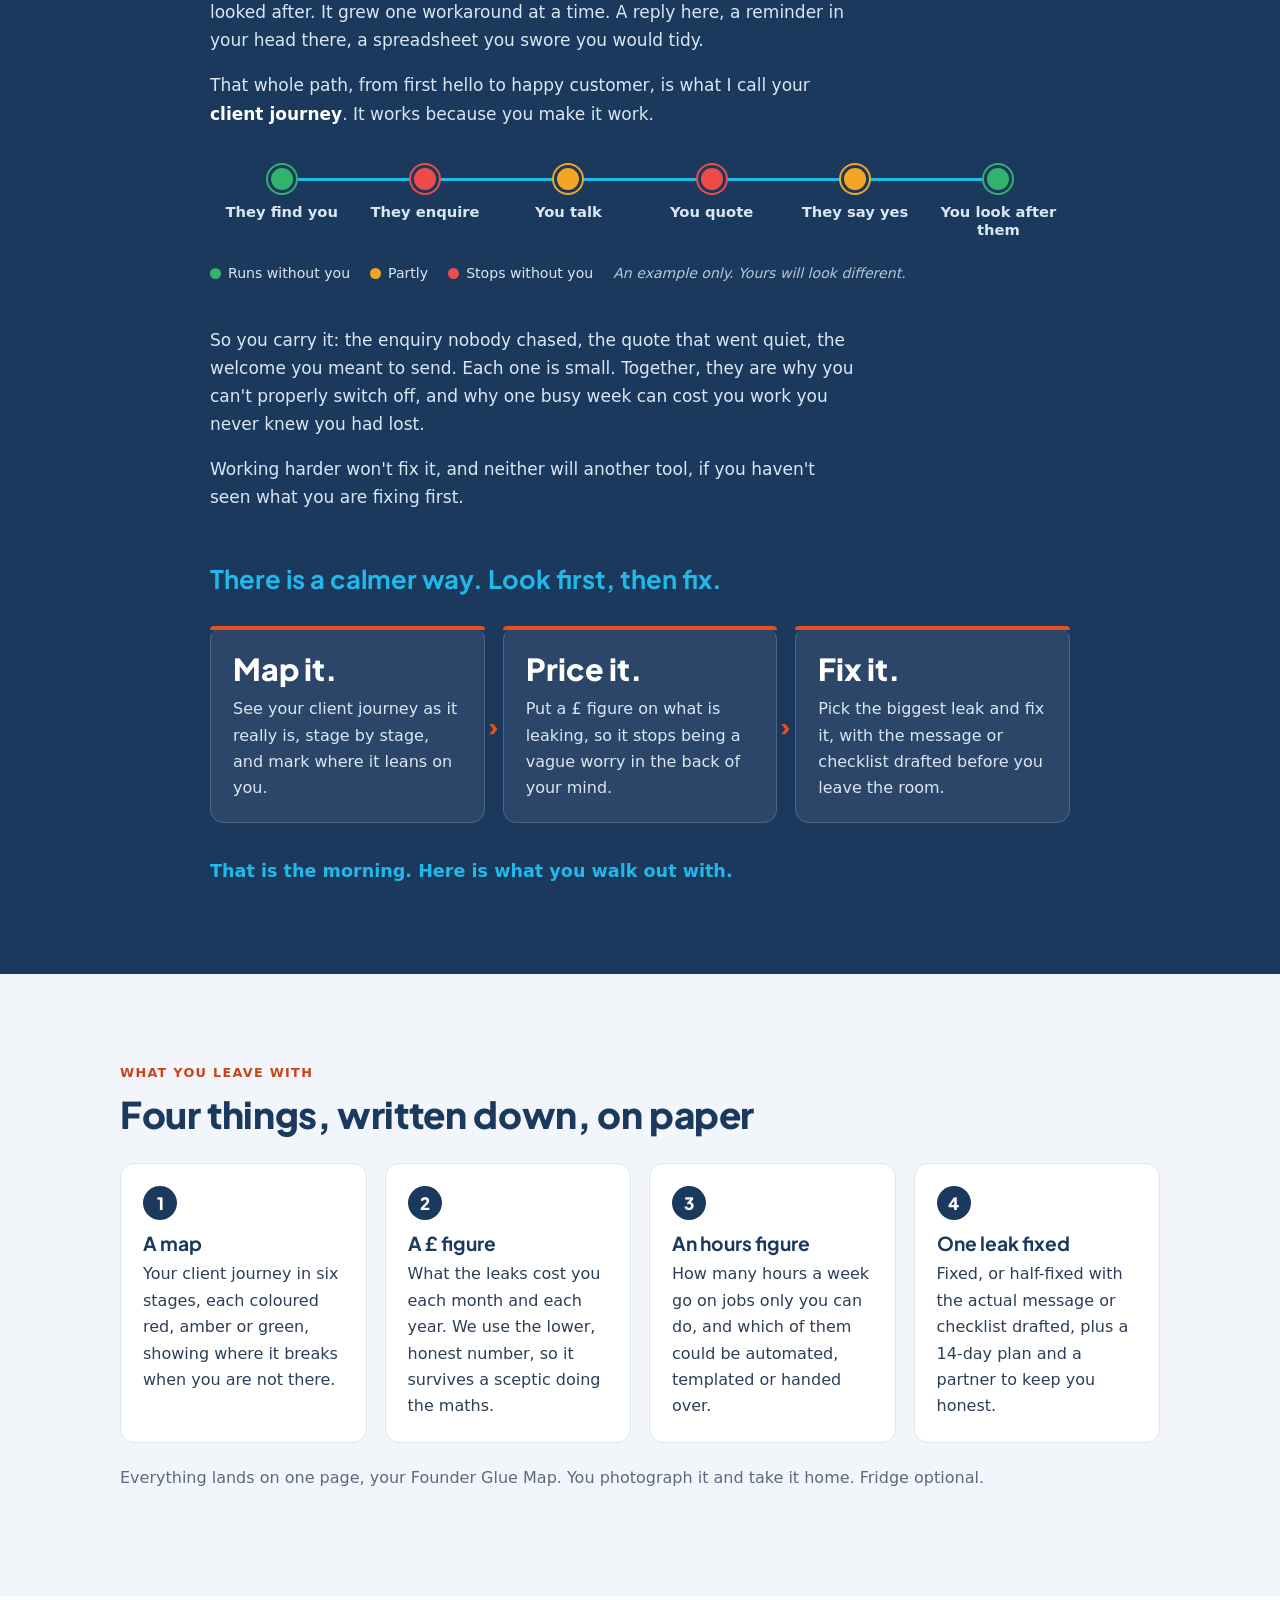
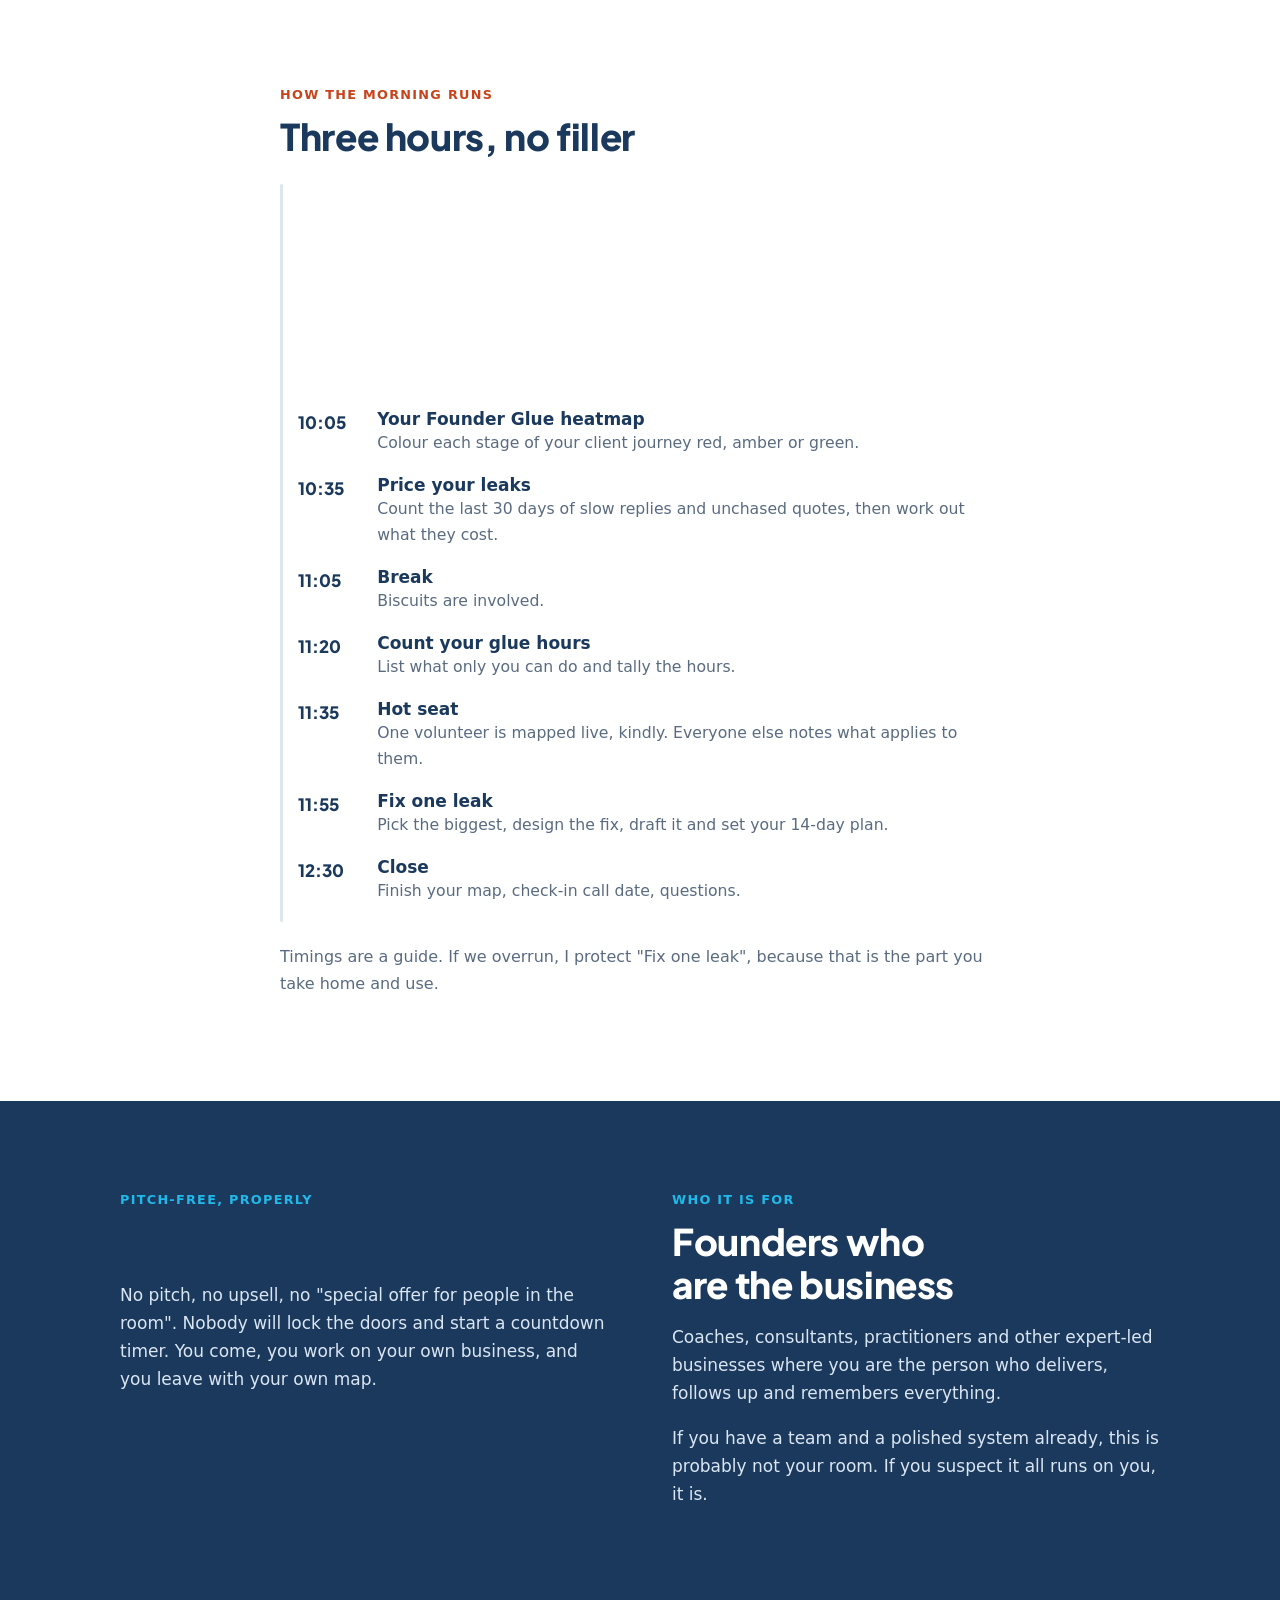
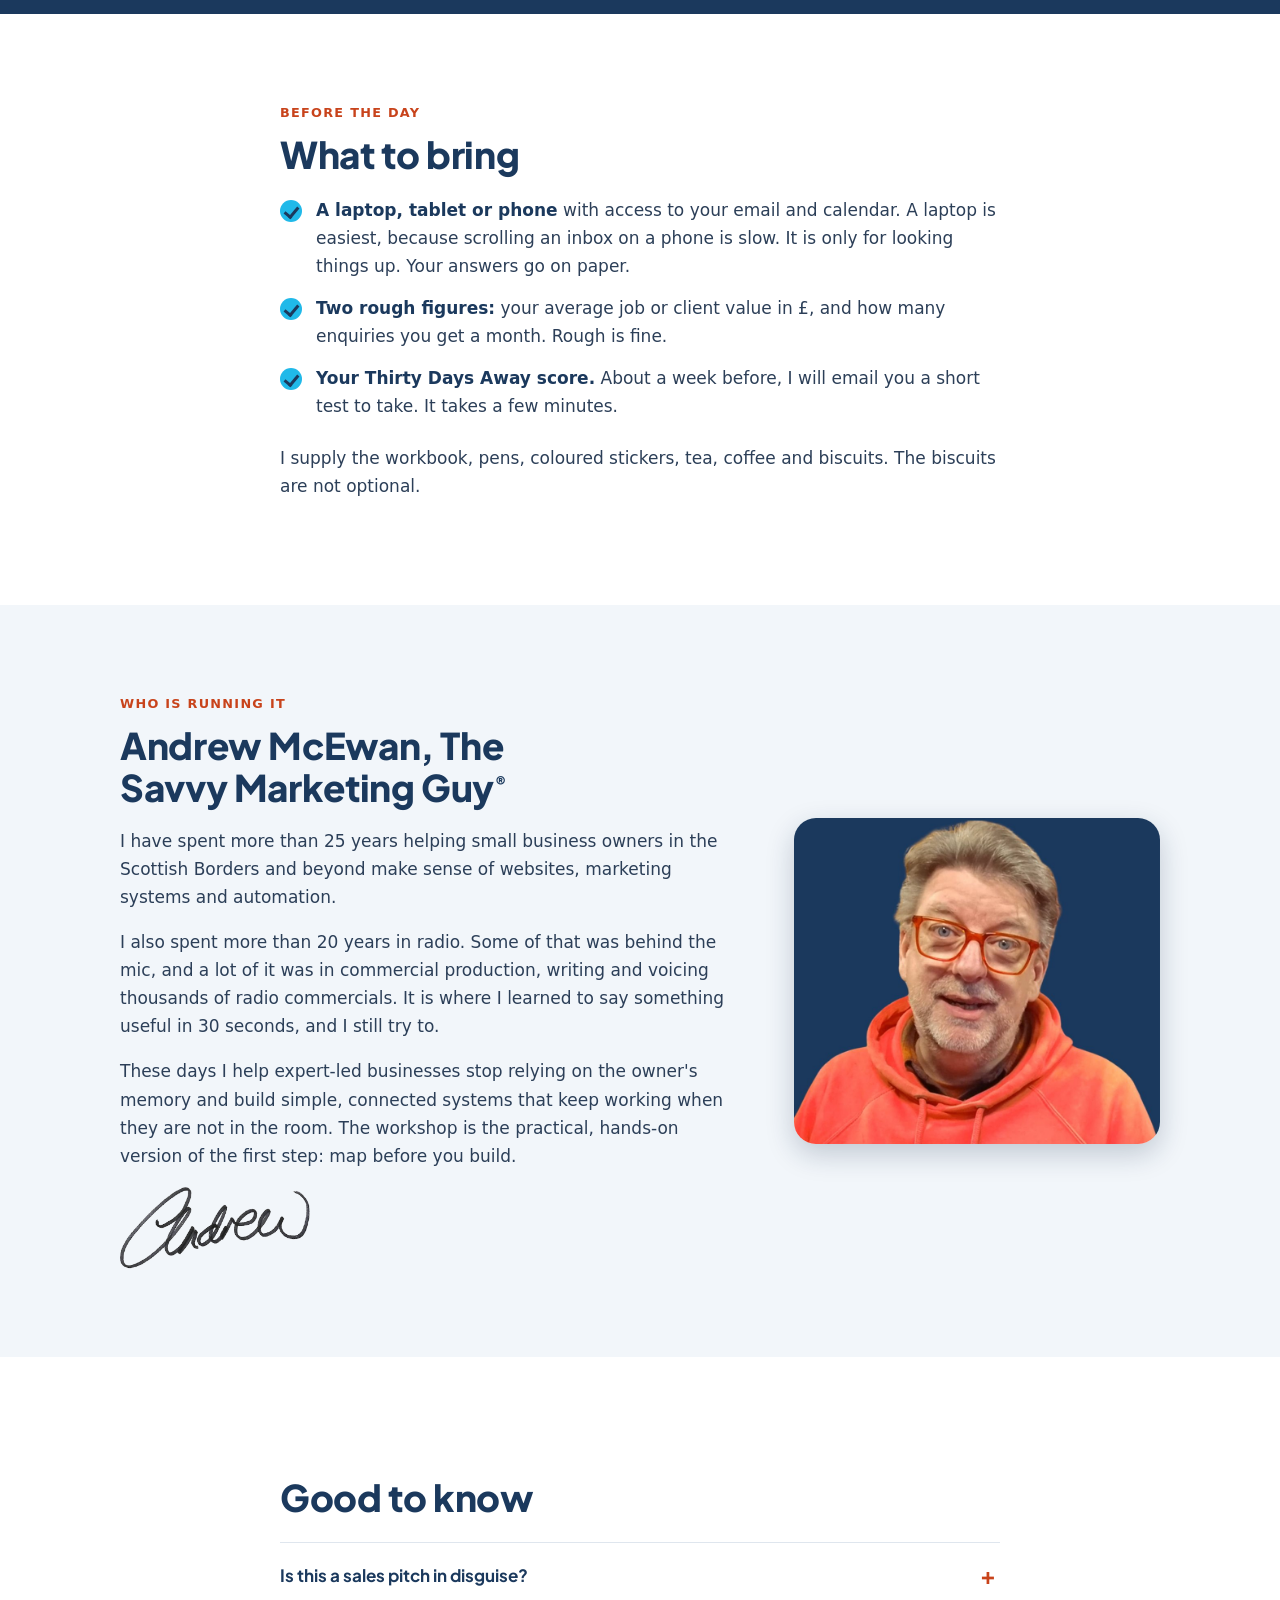
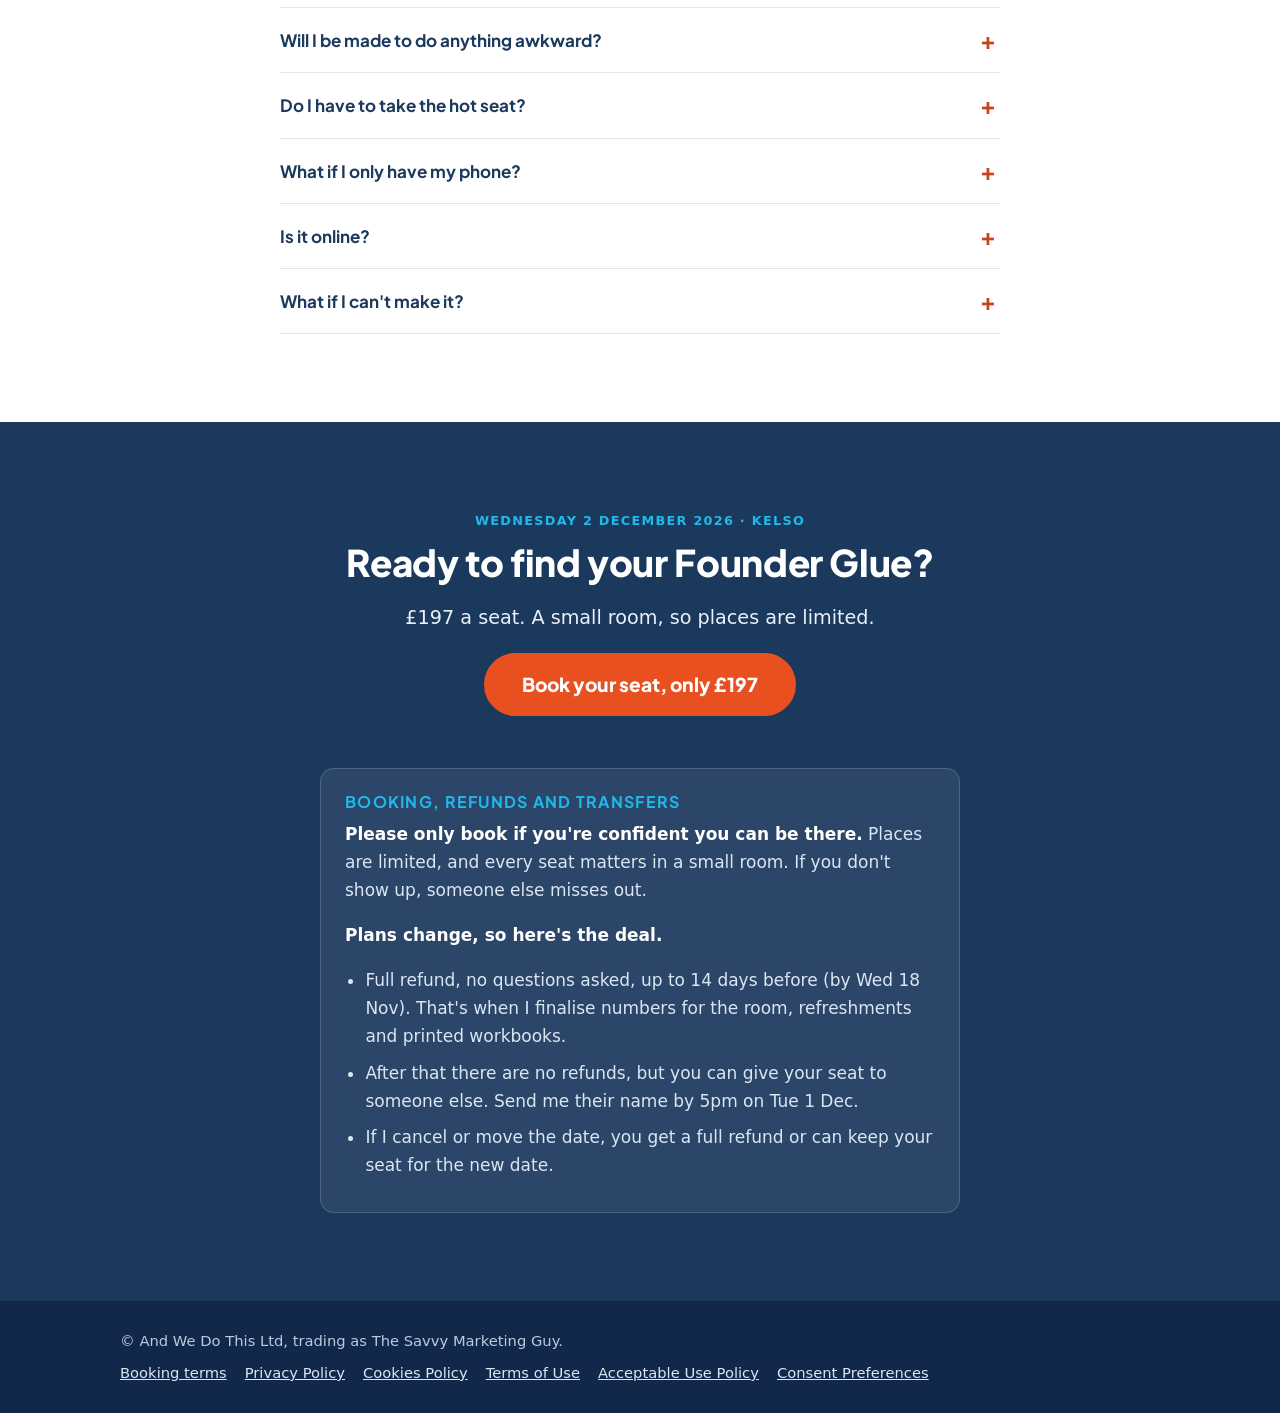
==== commit e6a74c9f: "Add Termly consent banner and policy links to footer Co-Authored-By: Claude Sonnet 5.5 <noreply@anth" ====
--- a/index.html
+++ b/index.html
@@ -3,6 +3,10 @@
 <head>
   <meta charset="utf-8">
   <meta name="viewport" content="width=device-width, initial-scale=1">
+
+  <!-- Termly consent banner and cookie blocker. Keep this as the FIRST script in the head. -->
+  <script src="https://app.termly.io/resource-blocker/d3c11779-81ce-443d-a9fa-9b10ced072c4?autoBlock=on"></script>
+
   <title>The Founder Glue Workshop | Map it. Price it. Fix it. | Kelso, 2 December 2026</title>
   <meta name="description" content="A pitch-free half-day workshop in Kelso for solo founders. Map your client journey, put a £ figure on what leaks, count your glue hours and fix one leak. Wednesday 2 December 2026.">
 
@@ -297,8 +301,13 @@
 <footer class="footer">
   <div class="wrap footer__in">
     <p>&copy; And We Do This Ltd, trading as The Savvy Marketing Guy.</p>
-    <p>
-      <a href="terms.html">Booking terms</a>
+    <p class="footer__links">
+      <a href="https://founderglueworkshopterms.thesavvymarketingguy.com/" target="_blank" rel="noopener">Booking terms</a>
+      <a href="https://app.termly.io/policy-viewer/policy.html?policyUUID=834546d6-9c54-4297-952d-1b45cc7535d4" target="_blank" rel="noopener">Privacy Policy</a>
+      <a href="https://app.termly.io/policy-viewer/policy.html?policyUUID=f2b1e785-a5e1-4fe3-b364-d3f5e720662a" target="_blank" rel="noopener">Cookies Policy</a>
+      <a href="https://app.termly.io/policy-viewer/policy.html?policyUUID=6a887f28-b258-40f3-a4c6-a6cfdd46e9a2" target="_blank" rel="noopener">Terms of Use</a>
+      <a href="https://app.termly.io/policy-viewer/policy.html?policyUUID=b0e5fb04-177e-4659-9cdd-40f7cecb3c83" target="_blank" rel="noopener">Acceptable Use Policy</a>
+      <a href="#" class="termly-display-preferences">Consent Preferences</a>
     </p>
   </div>
 </footer>
--- a/styles.css
+++ b/styles.css
@@ -199,6 +199,7 @@
 .footer { background: var(--navy-deep); color: #b9cbe0; font-size: 0.92rem; padding: 28px 0 calc(28px + env(safe-area-inset-bottom, 0px)); }
 .footer__in { display: flex; flex-wrap: wrap; justify-content: space-between; gap: 8px 24px; }
 .footer p { margin: 0; }
+.footer__links { display: flex; flex-wrap: wrap; gap: 6px 18px; }
 .footer a, .linklike { color: #dbe6f3; }
 .linklike { background: none; border: 0; padding: 0; font: inherit; text-decoration: underline; cursor: pointer; }
 
